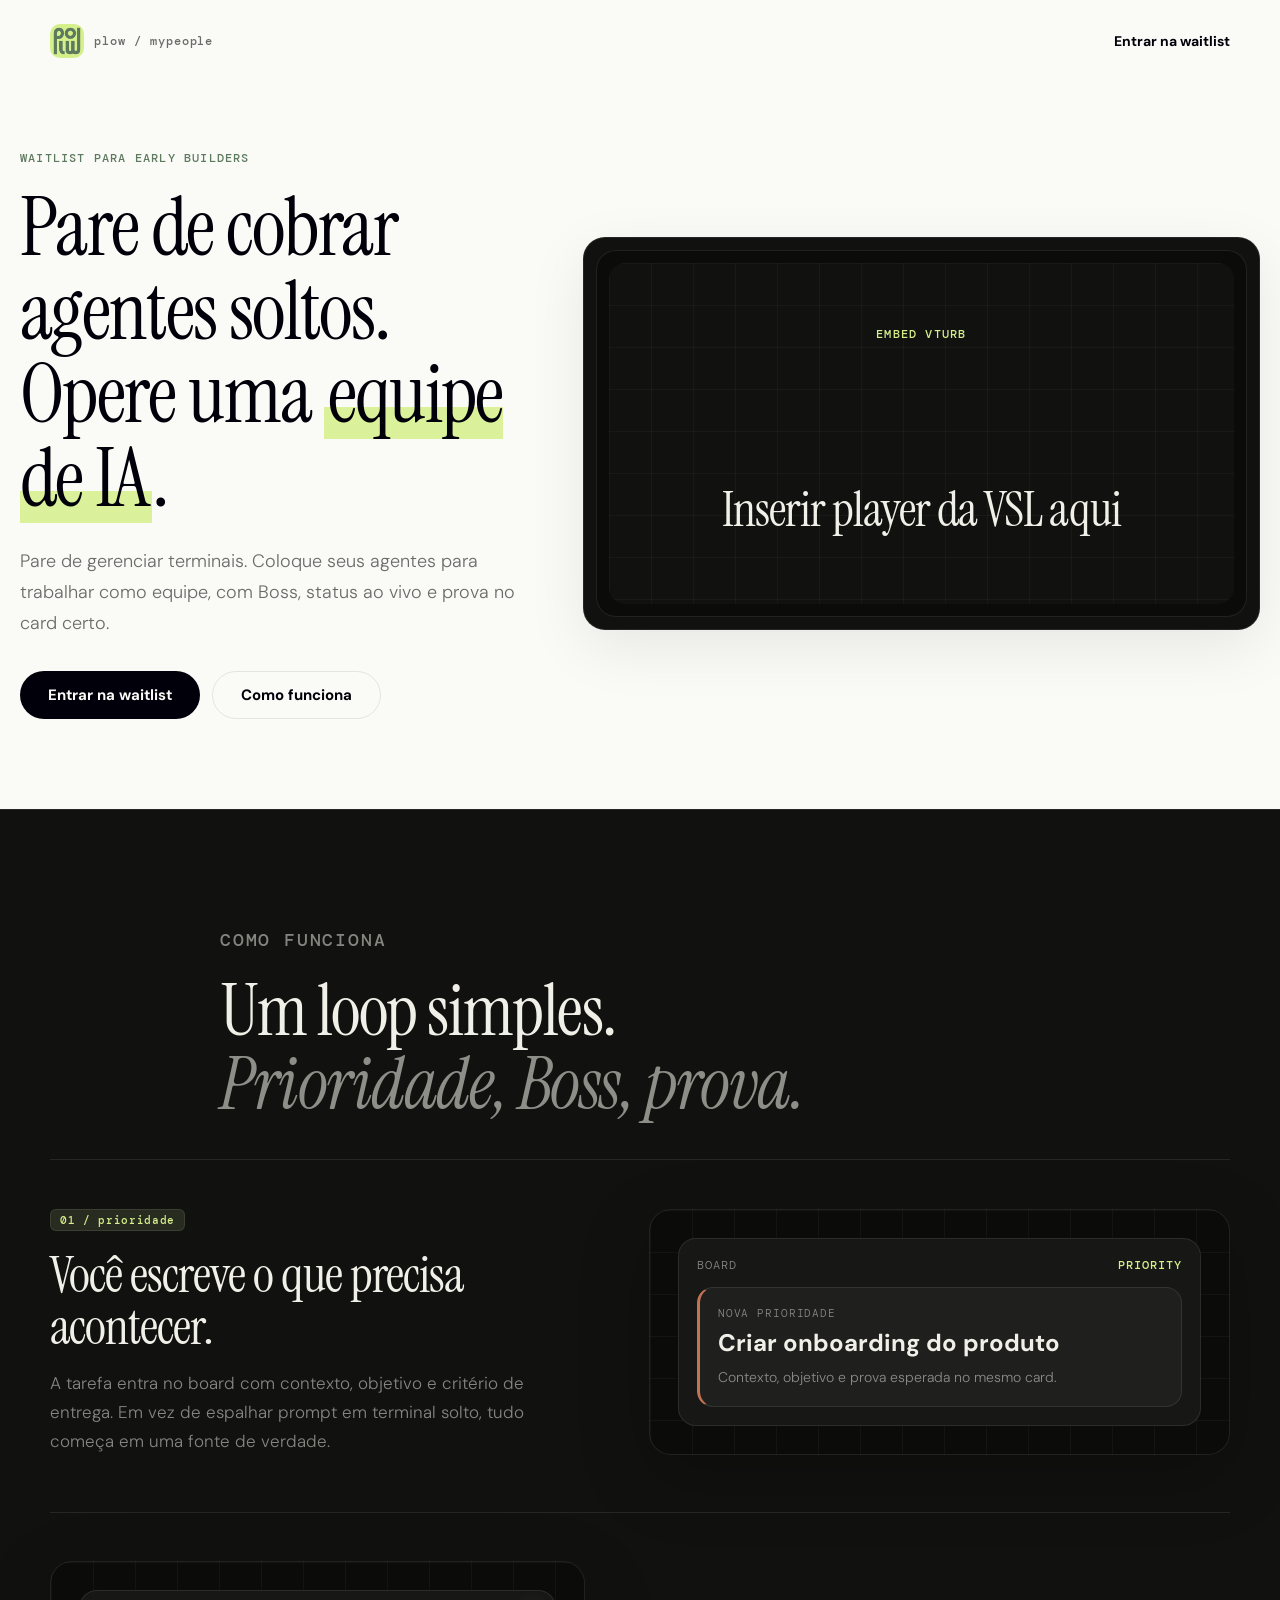
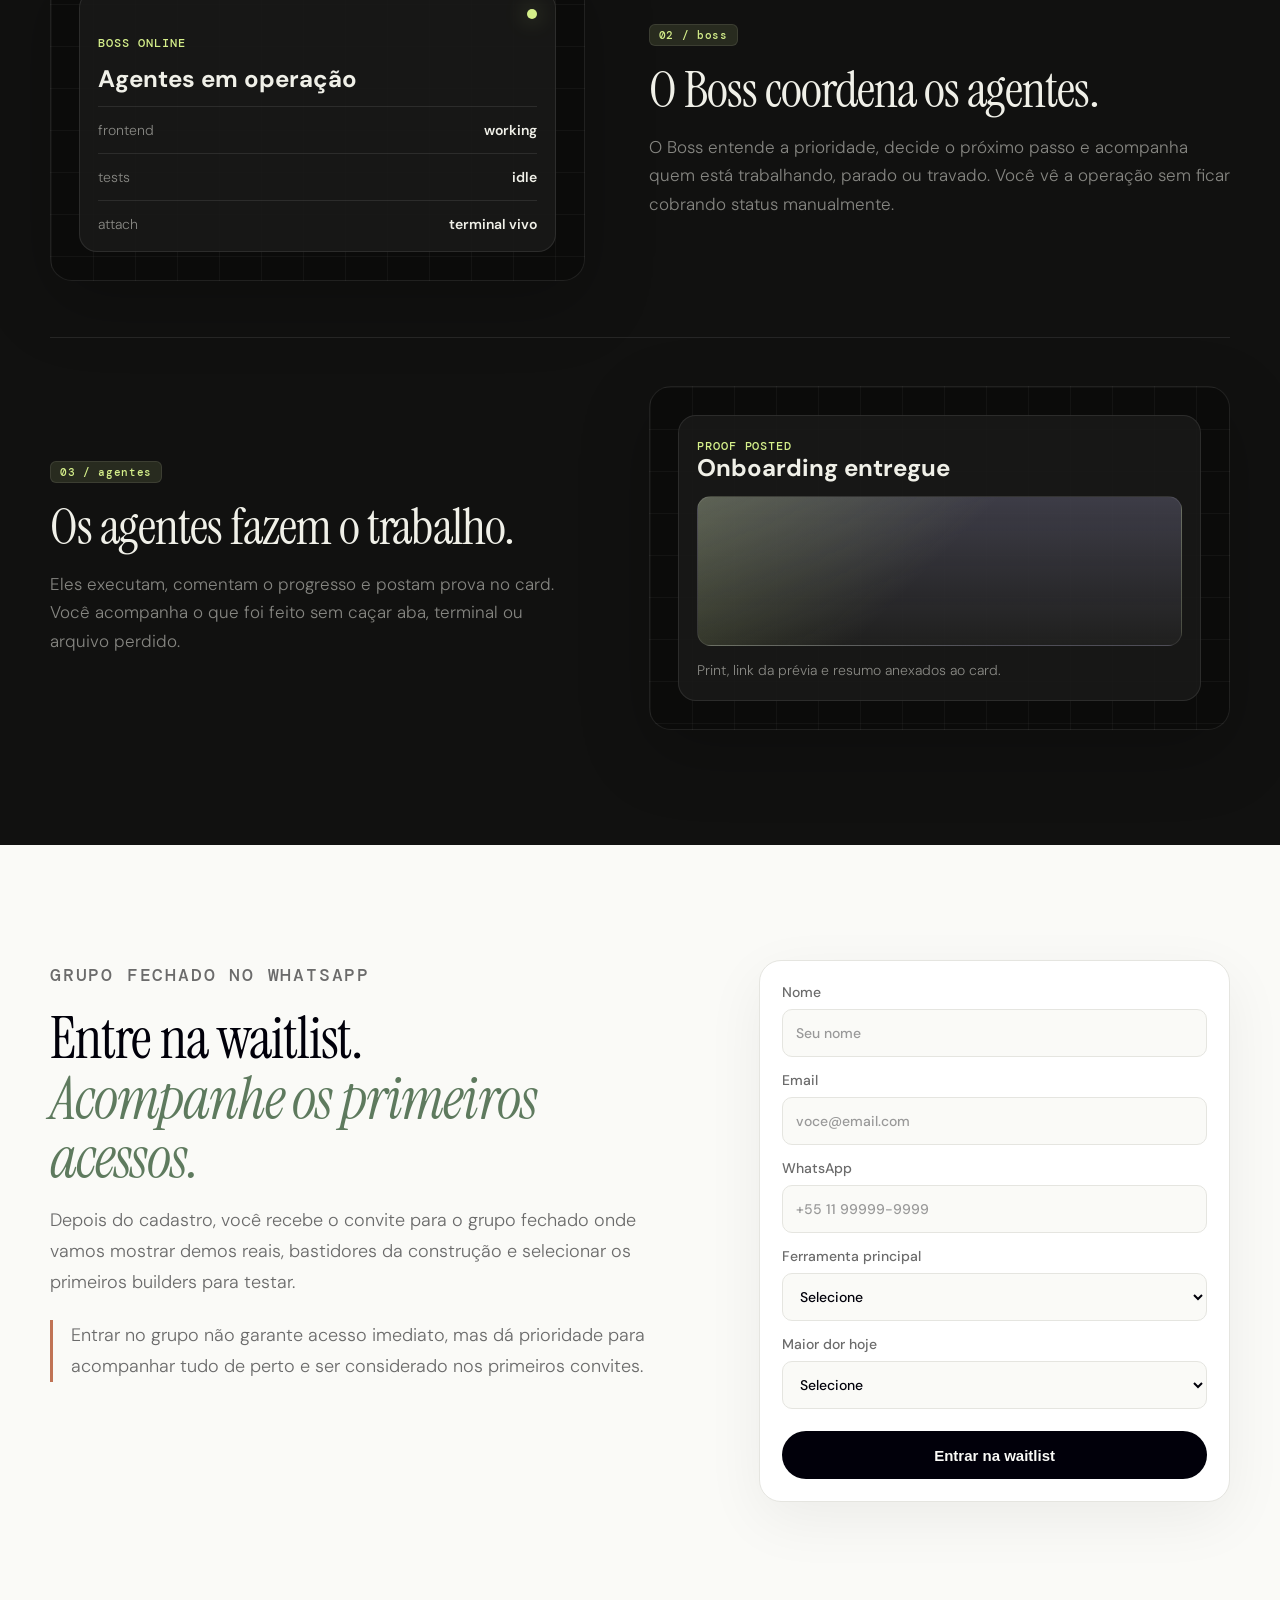
==== index.html @ 3215a7f7 "Refine hero supporting copy" ====
<!doctype html>
<html lang="pt-BR">
  <head>
    <meta charset="utf-8" />
    <meta name="viewport" content="width=device-width, initial-scale=1" />
    <title>MyPeople - Waitlist com VSL no topo</title>
    <meta
      name="description"
      content="Entre na waitlist do MyPeople e acompanhe demos reais, bastidores e primeiros convites no grupo fechado."
    />
    <link rel="preconnect" href="https://fonts.googleapis.com" />
    <link rel="preconnect" href="https://fonts.gstatic.com" crossorigin />
    <link
      href="https://fonts.googleapis.com/css2?family=DM+Mono:wght@400;500;700&family=DM+Sans:ital,wght@0,300;0,400;0,500;0,600;0,700;1,400&family=Instrument+Serif:ital@0;1&display=swap"
      rel="stylesheet"
    />
    <link rel="icon" type="image/png" href="assets/plow-icon.png" />
    <link rel="stylesheet" href="styles.css" />
  </head>
  <body class="page-vsl-top">
    <header class="site-header" aria-label="Topo">
      <a class="brand" href="#top" aria-label="MyPeople">
        <img src="assets/plow-icon.png" alt="" />
        <span>plow / mypeople</span>
      </a>
      <a class="header-link" href="#waitlist">Entrar na waitlist</a>
    </header>

    <main id="top">
      <section class="hero hero--vsl-top" aria-labelledby="hero-title">
        <div class="hero__copy">
          <div class="hero__headline">
            <p class="eyebrow">Waitlist para early builders</p>
            <h1 id="hero-title">
              <span class="headline-line">Pare de cobrar agentes soltos.</span>
              <span class="headline-line">Opere uma <span class="volt">equipe de IA</span>.</span>
            </h1>
          </div>
          <div class="hero__after-video">
            <p class="hero__lead">
              Pare de gerenciar terminais.<br class="mobile-break" />
              Coloque seus agentes para trabalhar<br class="mobile-break" />
              como equipe, com Boss, status ao vivo<br class="mobile-break" />
              e prova no card certo.
            </p>
            <div class="hero__actions">
              <a class="button button--dark" href="#waitlist">Entrar na waitlist</a>
              <a class="button button--outline" href="#flow">Como funciona</a>
            </div>
          </div>
        </div>

        <aside class="hero-video-card hero-video-card--large" aria-label="VSL do MyPeople">
          <div class="hero-video-frame">
            <div class="video-placeholder video-placeholder--hero">
              <span>Embed VTurb</span>
              <strong>
                Inserir player<br class="mobile-break" />
                da VSL aqui
              </strong>
            </div>
          </div>
        </aside>
      </section>

      <section id="flow" class="flow-section flow-section--tour" aria-labelledby="flow-title">
        <div class="section-heading flow-heading">
          <p class="eyebrow">Como funciona</p>
          <h2 id="flow-title">
            Um loop simples.
            <em>
              Prioridade,<br class="mobile-break" />
              Boss, prova.
            </em>
          </h2>
        </div>

        <div class="product-tour product-tour--simple">
          <article class="tour-step">
            <div class="tour-step__copy">
              <span class="handle handle--dark">01 / prioridade</span>
              <h3>Você escreve o que precisa acontecer.</h3>
              <p>
                A tarefa entra no board com contexto, objetivo e critério de entrega. Em vez de espalhar prompt
                em terminal solto, tudo começa em uma fonte de verdade.
              </p>
            </div>
            <div class="tour-visual tour-visual--board" aria-hidden="true">
              <div class="mock-window">
                <div class="mock-window__top">
                  <span>board</span>
                  <strong>priority</strong>
                </div>
                <div class="mock-card mock-card--active">
                  <span>nova prioridade</span>
                  <h4>Criar onboarding do produto</h4>
                  <p>Contexto, objetivo e prova esperada no mesmo card.</p>
                </div>
              </div>
            </div>
          </article>

          <article class="tour-step tour-step--reverse">
            <div class="tour-step__copy">
              <span class="handle handle--dark">02 / boss</span>
              <h3>O Boss coordena os agentes.</h3>
              <p>
                O Boss entende a prioridade, decide o próximo passo e acompanha quem está trabalhando, parado ou
                travado. Você vê a operação sem ficar cobrando status manualmente.
              </p>
            </div>
            <div class="tour-visual tour-visual--boss" aria-hidden="true">
              <div class="decision-panel">
                <span class="status-dot"></span>
                <p class="mock-label">Boss online</p>
                <h4>Agentes em operação</h4>
                <div class="decision-line">
                  <span>frontend</span>
                  <strong>working</strong>
                </div>
                <div class="decision-line">
                  <span>tests</span>
                  <strong>idle</strong>
                </div>
                <div class="decision-line">
                  <span>attach</span>
                  <strong>terminal vivo</strong>
                </div>
              </div>
            </div>
          </article>

          <article class="tour-step">
            <div class="tour-step__copy">
              <span class="handle handle--dark">03 / agentes</span>
              <h3>Os agentes fazem o trabalho.</h3>
              <p>
                Eles executam, comentam o progresso e postam prova no card. Você acompanha o que foi feito sem
                caçar aba, terminal ou arquivo perdido.
              </p>
            </div>
            <div class="tour-visual tour-visual--proof" aria-hidden="true">
              <div class="proof-card">
                <span>proof posted</span>
                <h4>Onboarding entregue</h4>
                <div class="proof-thumb"></div>
                <p>Print, link da prévia e resumo anexados ao card.</p>
              </div>
            </div>
          </article>
        </div>
      </section>

      <section id="waitlist" class="waitlist-section" aria-labelledby="waitlist-title">
        <div class="waitlist-copy">
          <p class="eyebrow">Grupo fechado no WhatsApp</p>
          <h2 id="waitlist-title">
            Entre na waitlist.
            <em>
              Acompanhe os<br class="mobile-break" />
              primeiros acessos.
            </em>
          </h2>
          <p>
            Depois do cadastro, você recebe o convite para o grupo fechado onde vamos mostrar demos reais,
            bastidores da construção e selecionar os primeiros builders para testar.
          </p>
          <p class="disclaimer">
            Entrar no grupo não garante acesso imediato, mas dá prioridade para acompanhar tudo de perto e
            ser considerado nos primeiros convites.
          </p>
        </div>

        <form class="form" action="#" method="post">
          <label>
            Nome
            <input type="text" name="name" autocomplete="name" placeholder="Seu nome" required />
          </label>
          <label>
            Email
            <input type="email" name="email" autocomplete="email" placeholder="voce@email.com" required />
          </label>
          <label>
            WhatsApp
            <input type="tel" name="whatsapp" autocomplete="tel" placeholder="+55 11 99999-9999" required />
          </label>
          <label>
            Ferramenta principal
            <select name="tool" required>
              <option value="">Selecione</option>
              <option>Claude Code</option>
              <option>Cursor</option>
              <option>Codex</option>
              <option>Windsurf</option>
              <option>Outra</option>
            </select>
          </label>
          <label>
            Maior dor hoje
            <select name="pain" required>
              <option value="">Selecione</option>
              <option>Status dos agentes</option>
              <option>Contexto espalhado</option>
              <option>Terminal demais</option>
              <option>Entrega sem prova</option>
              <option>Coordenação geral</option>
            </select>
          </label>
          <button class="button button--volt" type="submit">Entrar na waitlist</button>
        </form>
      </section>
    </main>
  </body>
</html>
---- styles.css ----
:root {
  color-scheme: light;
  --midnight: #01000a;
  --volt: #d5ef8a;
  --grove: #5e7a5e;
  --iris: #c4bfff;
  --grove-light: #e8ede8;
  --chalk: #fafaf7;
  --oat: #f3f3ee;
  --card-bg: #ffffff;
  --card-border: #e5e5e0;
  --dark-bg: #111110;
  --dark-card: #1a1a18;
  --text: var(--midnight);
  --text-muted: #6b6b6b;
  --text-light: #999999;
  --text-dark: #f0f0e8;
  --muted-dark: rgba(240, 240, 232, 0.52);
  --clay: #c07355;
  --serif: "Instrument Serif", Georgia, serif;
  --sans: "DM Sans", system-ui, -apple-system, sans-serif;
  --mono: "DM Mono", "SF Mono", Consolas, monospace;
  --max: 1180px;
  --shadow: 0 18px 60px rgba(1, 0, 10, 0.08);
}

* {
  box-sizing: border-box;
}

html {
  scroll-behavior: smooth;
}

html,
body {
  overflow-x: hidden;
}

body {
  margin: 0;
  background: var(--chalk);
  color: var(--text);
  font-family: var(--sans);
  font-weight: 300;
}

a {
  color: inherit;
}

.site-header {
  width: min(var(--max), calc(100% - 40px));
  margin: 0 auto;
  padding: 24px 0 0;
  display: flex;
  align-items: center;
  justify-content: space-between;
  gap: 16px;
}

.brand {
  display: inline-flex;
  align-items: center;
  gap: 10px;
  color: var(--text-muted);
  font-family: var(--mono);
  font-size: 12px;
  font-weight: 500;
  letter-spacing: 0.08em;
  text-decoration: none;
  text-transform: lowercase;
}

.brand img {
  width: 34px;
  height: 34px;
  border-radius: 10px;
}

.header-link {
  color: var(--text);
  font-size: 14px;
  font-weight: 700;
  text-decoration: none;
}

.hero,
.flow-section,
.waitlist-section {
  width: min(var(--max), calc(100% - 40px));
  margin: 0 auto;
}

.hero {
  display: grid;
  grid-template-columns: minmax(0, 1fr) minmax(360px, 0.84fr);
  align-items: center;
  gap: clamp(42px, 7vw, 90px);
  padding: clamp(72px, 10vw, 124px) 0 clamp(72px, 9vw, 110px);
}

.page-vsl-top .hero {
  width: min(1280px, calc(100% - 40px));
  grid-template-columns: minmax(0, 0.78fr) minmax(520px, 1.06fr);
  gap: clamp(34px, 5vw, 72px);
  padding-top: clamp(58px, 7vw, 92px);
  padding-bottom: clamp(58px, 7vw, 92px);
}

.hero__copy,
.hero__visual,
.hero-video-card,
.video-section__copy,
.waitlist-copy,
.form {
  min-width: 0;
  max-width: 100%;
}

.hero__copy {
  max-width: 760px;
}

.hero__headline,
.hero__after-video {
  min-width: 0;
}

.eyebrow {
  margin: 0 0 18px;
  color: var(--grove);
  font-family: var(--mono);
  font-size: 12px;
  font-weight: 500;
  letter-spacing: 0.1em;
  text-transform: uppercase;
}

.eyebrow--dark {
  color: var(--volt);
}

h1,
h2,
h3,
p,
a,
button,
label {
  overflow-wrap: anywhere;
  word-break: normal;
}

h1,
h2,
h3,
p {
  margin-top: 0;
}

h1,
h2 {
  font-family: var(--serif);
  font-weight: 400;
  letter-spacing: -0.02em;
}

h1 {
  max-width: 760px;
  margin-bottom: 26px;
  font-size: clamp(48px, 6.4vw, 88px);
  line-height: 1.02;
}

.headline-line {
  display: block;
}

h2 {
  margin-bottom: 18px;
  font-size: clamp(38px, 5vw, 58px);
  line-height: 1.02;
}

h2 em {
  display: block;
  color: var(--grove);
  font-style: italic;
}

.video-section h2 em {
  color: rgba(240, 240, 232, 0.56);
}

h3 {
  margin-bottom: 10px;
  color: var(--text);
  font-size: 22px;
  font-weight: 500;
  letter-spacing: -0.01em;
  line-height: 1.25;
}

p {
  line-height: 1.72;
}

.hero__lead,
.section-heading p,
.video-section__copy p,
.waitlist-copy p {
  color: var(--text-muted);
  font-size: 18px;
}

.hero__lead {
  max-width: 640px;
  margin-bottom: 32px;
}

.volt {
  padding: 0 4px;
  background: linear-gradient(
    180deg,
    transparent 62%,
    rgba(213, 239, 138, 0.85) 62%,
    rgba(213, 239, 138, 0.85) 92%,
    transparent 92%
  );
}

.hero__actions {
  display: flex;
  flex-wrap: wrap;
  gap: 12px;
}

.mobile-break {
  display: none;
}

.button {
  display: inline-flex;
  min-height: 48px;
  align-items: center;
  justify-content: center;
  border-radius: 100px;
  padding: 0 28px;
  border: 0;
  font-size: 15px;
  font-weight: 700;
  text-decoration: none;
  cursor: pointer;
  transition:
    transform 0.15s ease,
    filter 0.15s ease,
    box-shadow 0.15s ease;
}

.button:hover {
  filter: brightness(1.04);
  transform: translateY(-1px);
}

.button--dark {
  background: var(--midnight);
  color: var(--chalk);
}

.button--outline {
  border: 1px solid var(--card-border);
  background: transparent;
  color: var(--text);
}

.button--volt {
  width: 100%;
  background: var(--midnight);
  color: var(--chalk);
}

.button--volt:hover {
  box-shadow:
    0 4px 20px rgba(1, 0, 10, 0.14),
    0 0 30px rgba(1, 0, 10, 0.08);
}

.hero-video-card {
  width: 100%;
  overflow: hidden;
  border: 1px solid rgba(255, 255, 255, 0.09);
  border-radius: 22px;
  background: var(--dark-bg);
  color: var(--text-dark);
  padding: 14px;
  box-shadow: var(--shadow);
}

.hero-video-card__top {
  display: flex;
  align-items: center;
  justify-content: space-between;
  gap: 16px;
  padding: 8px 8px 14px;
  color: var(--muted-dark);
  font-family: var(--mono);
  font-size: 12px;
  font-weight: 500;
  letter-spacing: 0.06em;
  text-transform: uppercase;
}

.hero-video-card__top strong {
  color: var(--volt);
  font-weight: 500;
}

.hero-video-frame {
  aspect-ratio: 16 / 9;
  border: 1px solid rgba(255, 255, 255, 0.09);
  border-radius: 18px;
  background: #0b0b0a;
  padding: 10px;
}

.hero-video-frame iframe {
  display: block;
  width: 100%;
  height: 100%;
  border: 0;
  border-radius: 14px;
}

.page-vsl-top .hero-video-card--large {
  padding: 12px;
}

.page-vsl-top .hero-video-card--large .hero-video-frame {
  border-radius: 20px;
  padding: 12px;
}

.page-vsl-top .hero-video-card--large .video-placeholder {
  border-radius: 16px;
}

.handle {
  display: inline-flex;
  width: max-content;
  border: 1px solid var(--card-border);
  border-radius: 6px;
  background: var(--oat);
  color: var(--text-muted);
  font-family: var(--mono);
  font-size: 11px;
  font-weight: 500;
  letter-spacing: 0.06em;
  padding: 3px 9px;
  text-transform: lowercase;
}

.video-section {
  background: var(--dark-bg);
  color: var(--text-dark);
  padding: clamp(70px, 9vw, 118px) max(20px, calc((100vw - var(--max)) / 2)) clamp(80px, 10vw, 126px);
}

.video-section__copy {
  width: min(var(--max), 100%);
  margin: 0 auto 34px;
}

.video-section__copy p {
  max-width: 700px;
  color: var(--muted-dark);
}

.video-frame {
  width: min(var(--max), 100%);
  margin: 0 auto;
  border: 1px solid rgba(255, 255, 255, 0.09);
  border-radius: 24px;
  background: #0b0b0a;
  padding: 12px;
}

.video-placeholder {
  min-height: clamp(260px, 52vw, 640px);
  display: grid;
  place-items: center;
  border-radius: 18px;
  background:
    linear-gradient(rgba(255, 255, 255, 0.035) 1px, transparent 1px),
    linear-gradient(90deg, rgba(255, 255, 255, 0.035) 1px, transparent 1px),
    var(--dark-bg);
  background-size: 42px 42px;
  text-align: center;
}

.video-placeholder--hero {
  width: 100%;
  height: 100%;
  min-height: 0;
}

.video-placeholder span {
  display: block;
  margin-bottom: 10px;
  color: var(--volt);
  font-family: var(--mono);
  font-size: 12px;
  font-weight: 500;
  letter-spacing: 0.1em;
  text-transform: uppercase;
}

.video-placeholder strong {
  display: block;
  max-width: min(640px, calc(100vw - 84px));
  color: var(--text-dark);
  font-family: var(--serif);
  font-size: clamp(34px, 5vw, 58px);
  font-weight: 400;
  letter-spacing: -0.02em;
}

.video-placeholder--hero strong {
  max-width: 420px;
  font-size: clamp(32px, 3.8vw, 50px);
}

.flow-section {
  padding: clamp(72px, 9vw, 118px) 0;
}

.section-heading {
  max-width: 760px;
  margin-bottom: 38px;
}

.flow-section--tour {
  width: 100%;
  max-width: none;
  margin: 0;
  padding: clamp(74px, 9vw, 116px) 0 clamp(74px, 9vw, 116px);
  border-top: 1px solid rgba(255, 255, 255, 0.09);
  background: var(--dark-bg);
  color: var(--text-dark);
}

.flow-section--tour .flow-heading,
.product-tour {
  width: min(var(--max), calc(100% - 40px));
  margin-right: auto;
  margin-left: auto;
}

.flow-section--tour .flow-heading {
  max-width: 840px;
}

.flow-section--tour .flow-heading p {
  max-width: 760px;
  color: var(--muted-dark);
}

.flow-section--tour .eyebrow {
  color: var(--volt);
}

.flow-section--tour h2,
.flow-section--tour h3 {
  color: var(--text-dark);
}

.flow-section--tour .flow-heading h2 {
  font-size: clamp(46px, 5.8vw, 72px);
}

.flow-section--tour h2 em {
  color: rgba(240, 240, 232, 0.56);
}

.product-tour {
  display: grid;
  gap: clamp(30px, 5vw, 56px);
}

.product-tour--simple {
  margin-top: 8px;
}

.tour-step {
  display: grid;
  grid-template-columns: minmax(0, 0.92fr) minmax(380px, 1fr);
  gap: clamp(28px, 5vw, 68px);
  align-items: center;
  padding-top: clamp(28px, 4vw, 48px);
  border-top: 1px solid rgba(255, 255, 255, 0.09);
}

.tour-step--reverse .tour-visual {
  order: -1;
}

.tour-step__copy {
  min-width: 0;
}

.tour-step__copy h3 {
  margin: 18px 0 16px;
  max-width: 620px;
  font-family: var(--serif);
  font-size: clamp(34px, 4vw, 52px);
  font-weight: 400;
  letter-spacing: -0.02em;
  line-height: 1.02;
}

.tour-step__copy p {
  max-width: 620px;
  margin-bottom: 0;
  color: var(--muted-dark);
  font-size: 17px;
  line-height: 1.7;
}

.handle--dark {
  border-color: rgba(255, 255, 255, 0.09);
  background: rgba(213, 239, 138, 0.12);
  color: var(--volt);
}

.tour-visual {
  min-width: 0;
  border: 1px solid rgba(255, 255, 255, 0.09);
  border-radius: 22px;
  background:
    linear-gradient(rgba(255, 255, 255, 0.035) 1px, transparent 1px),
    linear-gradient(90deg, rgba(255, 255, 255, 0.035) 1px, transparent 1px),
    #0b0b0a;
  background-size: 42px 42px;
  padding: clamp(16px, 3vw, 28px);
  box-shadow: 0 22px 70px rgba(0, 0, 0, 0.22);
}

.mock-window,
.decision-panel,
.proof-card {
  border: 1px solid rgba(255, 255, 255, 0.09);
  border-radius: 18px;
  background: rgba(26, 26, 24, 0.92);
  padding: 18px;
}

.mock-window__top {
  display: flex;
  justify-content: space-between;
  margin-bottom: 14px;
  color: var(--muted-dark);
  font-family: var(--mono);
  font-size: 12px;
  letter-spacing: 0.08em;
  text-transform: uppercase;
}

.mock-window__top strong,
.mock-label,
.proof-card > span {
  color: var(--volt);
  font-family: var(--mono);
  font-size: 12px;
  font-weight: 500;
  letter-spacing: 0.08em;
  text-transform: uppercase;
}

.mock-card {
  border: 1px solid rgba(255, 255, 255, 0.09);
  border-radius: 16px;
  background: rgba(255, 255, 255, 0.035);
  padding: 18px;
}

.mock-card + .mock-card {
  margin-top: 12px;
}

.mock-card--active {
  border-left: 3px solid var(--clay);
}

.mock-card span {
  display: block;
  margin-bottom: 10px;
  color: var(--muted-dark);
  font-family: var(--mono);
  font-size: 11px;
  letter-spacing: 0.08em;
  text-transform: uppercase;
}

.mock-card h4,
.decision-panel h4,
.proof-card h4 {
  margin: 0 0 10px;
  color: var(--text-dark);
  font-size: 24px;
  line-height: 1.12;
}

.mock-card p,
.proof-card p {
  margin: 0;
  color: var(--muted-dark);
  font-size: 14px;
  line-height: 1.55;
}

.decision-panel {
  position: relative;
  padding-top: 42px;
}

.decision-panel .status-dot {
  position: absolute;
  top: 18px;
  right: 18px;
  width: 10px;
  height: 10px;
  border-radius: 50%;
  background: var(--volt);
  box-shadow: 0 0 22px rgba(213, 239, 138, 0.45);
}

.decision-line {
  display: flex;
  justify-content: space-between;
  gap: 14px;
  border-top: 1px solid rgba(255, 255, 255, 0.09);
  padding: 14px 0 0;
  margin-top: 14px;
  color: var(--muted-dark);
  font-size: 14px;
}

.decision-line strong {
  color: var(--text-dark);
  font-weight: 600;
}

.proof-thumb {
  height: 150px;
  margin: 14px 0;
  border: 1px solid rgba(255, 255, 255, 0.09);
  border-radius: 14px;
  background:
    linear-gradient(135deg, rgba(213, 239, 138, 0.22), transparent 48%),
    linear-gradient(180deg, rgba(196, 191, 255, 0.18), transparent),
    rgba(255, 255, 255, 0.04);
}

.waitlist-section {
  display: grid;
  grid-template-columns: minmax(0, 0.95fr) minmax(360px, 0.72fr);
  gap: clamp(36px, 7vw, 88px);
  align-items: start;
  width: 100%;
  max-width: none;
  margin: 0;
  padding: clamp(76px, 9vw, 120px) max(20px, calc((100vw - var(--max)) / 2));
  background: var(--chalk);
  color: var(--text);
}

.waitlist-copy {
  max-width: 760px;
}

.waitlist-copy p {
  max-width: 680px;
  color: var(--text-muted);
}

.disclaimer {
  margin-top: 22px;
  border-left: 3px solid var(--clay);
  padding-left: 18px;
}

.form {
  display: grid;
  gap: 14px;
  border: 1px solid var(--card-border);
  border-radius: 22px;
  background: var(--card-bg);
  padding: 22px;
  box-shadow: 0 18px 60px rgba(1, 0, 10, 0.06);
}

label {
  display: grid;
  gap: 8px;
  color: var(--text-muted);
  font-size: 14px;
  font-weight: 500;
}

input,
select {
  width: 100%;
  min-height: 48px;
  border: 1px solid var(--card-border);
  border-radius: 10px;
  background: var(--chalk);
  color: var(--text);
  font: inherit;
  padding: 0 13px;
  outline: none;
}

select option {
  background: var(--card-bg);
}

input:focus,
select:focus {
  border-color: var(--grove);
  box-shadow: 0 0 0 3px rgba(94, 122, 94, 0.12);
}

input::placeholder {
  color: var(--text-light);
}

.form .button {
  margin-top: 8px;
}

@media (max-width: 940px) {
  .hero,
  .waitlist-section {
    grid-template-columns: 1fr;
  }

  .page-vsl-top .hero {
    width: min(var(--max), calc(100% - 40px));
    grid-template-columns: 1fr;
  }

  .hero {
    min-height: auto;
  }

  .tour-step {
    grid-template-columns: 1fr;
  }

  .tour-step--reverse .tour-visual {
    order: initial;
  }
}

@media (max-width: 620px) {
  .site-header,
  .hero,
  .flow-section {
    width: calc(100% - 28px);
  }

  .flow-section--tour {
    width: 100%;
  }

  .page-vsl-top .hero {
    width: calc(100% - 28px);
  }

  .site-header {
    padding-top: 16px;
  }

  .header-link {
    display: none;
  }

  .hero {
    gap: 14px;
    padding: 22px 0 36px;
  }

  .page-vsl-top .hero {
    display: flex;
    flex-direction: column;
    align-items: stretch;
    min-height: auto;
  }

  .page-vsl-top .hero__copy {
    display: contents;
  }

  .page-vsl-top .hero__headline {
    order: 1;
    display: grid;
    min-height: auto;
    align-content: center;
    padding: 42px 0 0;
    text-align: center;
  }

  .page-vsl-top .hero-video-card {
    order: 2;
  }

  .page-vsl-top .hero__after-video {
    order: 3;
    text-align: center;
  }

  .page-vsl-top .hero-video-card {
    margin-top: 0;
  }

  h1 {
    width: 100%;
    max-width: none;
    margin-bottom: 0;
    font-size: clamp(34px, 9.4vw, 38px);
    line-height: 0.98;
  }

  .headline-line {
    white-space: nowrap;
  }

  h2 {
    font-size: 36px;
    line-height: 1.06;
  }

  .flow-section--tour .flow-heading h2 {
    font-size: 38px;
  }

  h2 em {
    display: block;
  }

  .hero__lead,
  .video-section__copy p,
  .waitlist-copy p {
    font-size: 14px;
    max-width: 100%;
  }

  .page-vsl-top .hero__lead {
    margin-top: 0;
    margin-bottom: 18px;
    margin-right: auto;
    margin-left: auto;
    line-height: 1.58;
  }

  .flow-section--tour {
    padding: 66px 0 78px;
  }

  .flow-section--tour .flow-heading,
  .product-tour {
    width: calc(100% - 28px);
  }

  .flow-section--tour .flow-heading {
    margin-bottom: 34px;
  }

  .product-tour {
    gap: 42px;
  }

  .tour-step {
    gap: 20px;
    padding-top: 34px;
  }

  .tour-step__copy h3 {
    margin-top: 14px;
    font-size: 34px;
  }

  .tour-step__copy p {
    font-size: 15px;
  }

  .tour-visual {
    border-radius: 18px;
    padding: 12px;
  }

  .mock-window,
  .decision-panel,
  .proof-card {
    border-radius: 16px;
    padding: 14px;
  }

  .proof-thumb {
    height: 116px;
  }

  .video-placeholder strong {
    max-width: 260px;
    font-size: 32px;
    line-height: 1.08;
  }

  .hero__actions,
  .hero__actions .button {
    width: 100%;
  }

  .hero__actions {
    flex-direction: column;
    align-items: stretch;
  }

  .mobile-break {
    display: block;
  }

  .hero-video-card,
  .video-frame,
  .form {
    border-radius: 18px;
  }

  .hero-video-card {
    padding: 10px;
  }

  .hero-video-card__top {
    padding: 6px 6px 10px;
    font-size: 11px;
  }

  .hero-video-frame {
    border-radius: 14px;
    padding: 8px;
  }
  .video-section,
  .waitlist-section {
    padding-right: 14px;
    padding-left: 14px;
  }
}
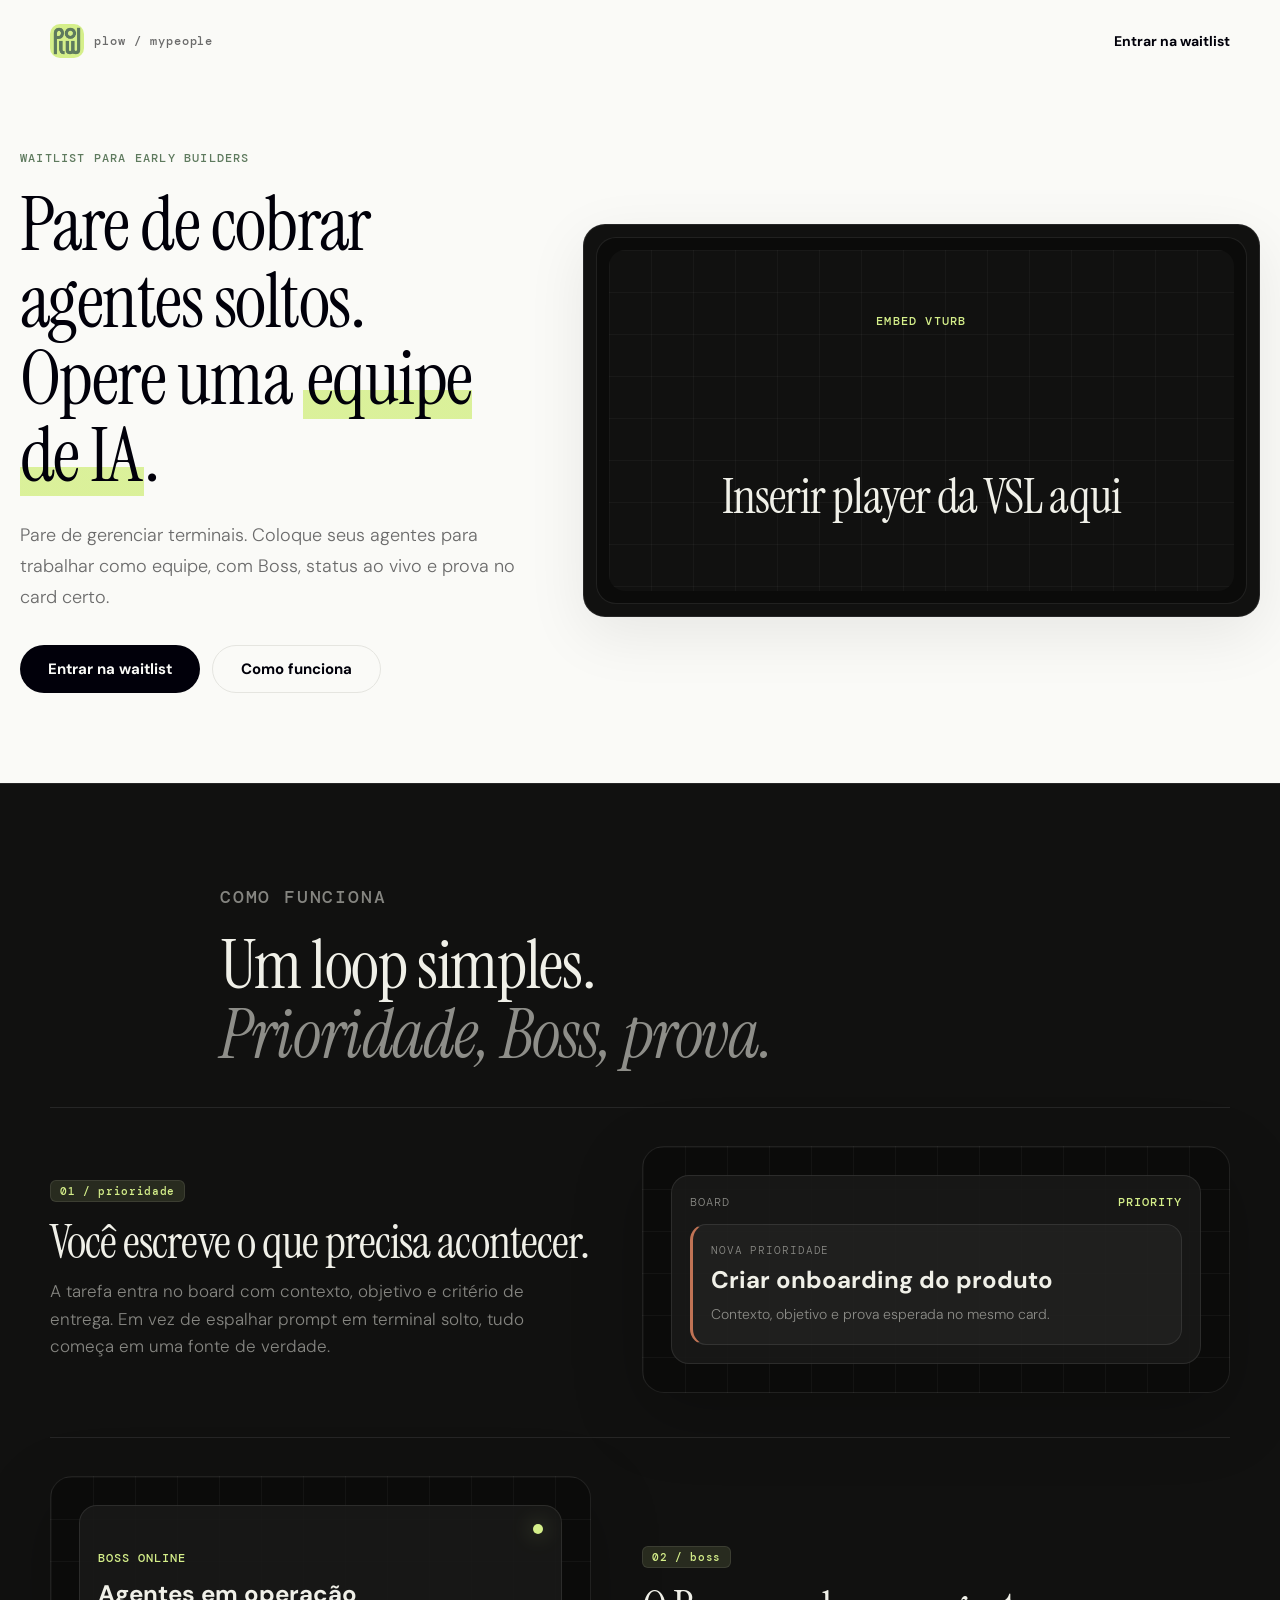
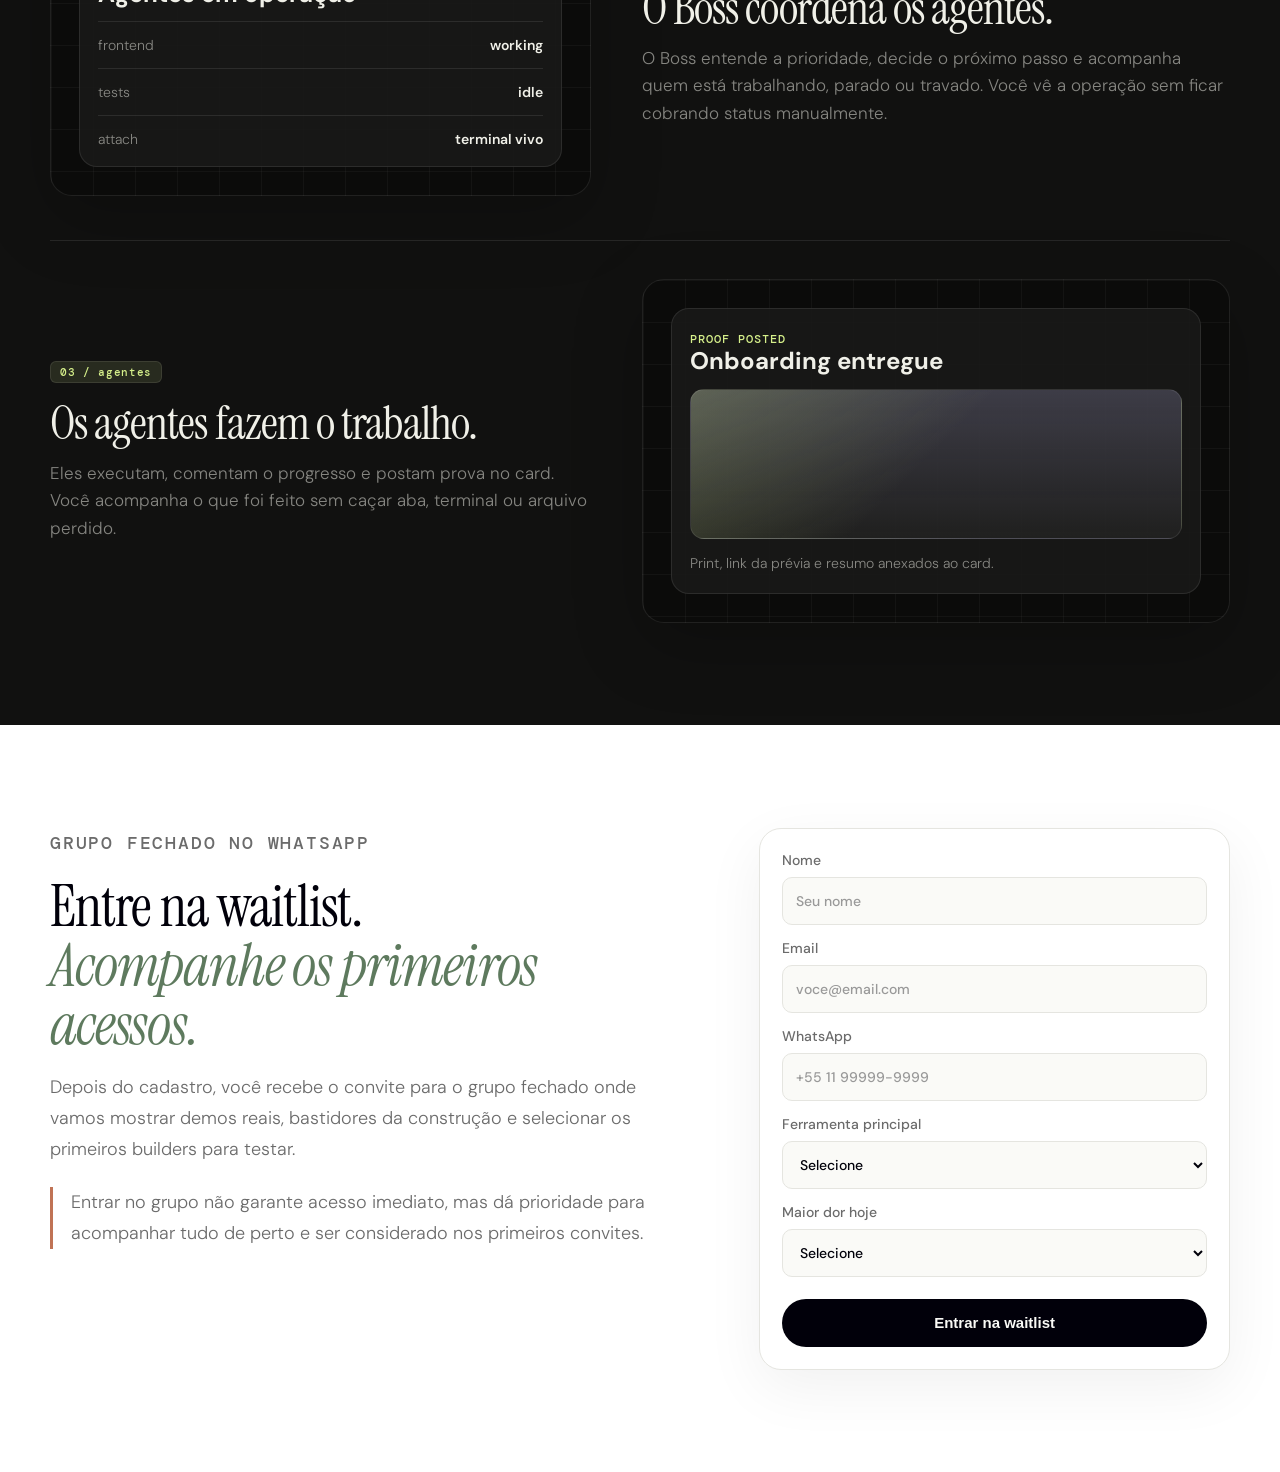
==== commit 465d68c1: "Optimize landing layout and assets" ====
--- a/index.html
+++ b/index.html
@@ -11,7 +11,7 @@
     <link rel="preconnect" href="https://fonts.googleapis.com" />
     <link rel="preconnect" href="https://fonts.gstatic.com" crossorigin />
     <link
-      href="https://fonts.googleapis.com/css2?family=DM+Mono:wght@400;500;700&family=DM+Sans:ital,wght@0,300;0,400;0,500;0,600;0,700;1,400&family=Instrument+Serif:ital@0;1&display=swap"
+      href="https://fonts.googleapis.com/css2?family=DM+Mono:wght@500&family=DM+Sans:wght@300;400;500;600;700&family=Instrument+Serif:ital@0;1&display=swap"
       rel="stylesheet"
     />
     <link rel="icon" type="image/png" href="assets/plow-icon.png" />
@@ -20,7 +20,7 @@
   <body class="page-vsl-top">
     <header class="site-header" aria-label="Topo">
       <a class="brand" href="#top" aria-label="MyPeople">
-        <img src="assets/plow-icon.png" alt="" />
+        <img src="assets/plow-icon.png" alt="" width="34" height="34" decoding="async" />
         <span>plow / mypeople</span>
       </a>
       <a class="header-link" href="#waitlist">Entrar na waitlist</a>
--- a/styles.css
+++ b/styles.css
@@ -109,9 +109,7 @@
 }
 
 .hero__copy,
-.hero__visual,
 .hero-video-card,
-.video-section__copy,
 .waitlist-copy,
 .form {
   min-width: 0;
@@ -135,10 +133,6 @@
   font-weight: 500;
   letter-spacing: 0.1em;
   text-transform: uppercase;
-}
-
-.eyebrow--dark {
-  color: var(--volt);
 }
 
 h1,
@@ -169,7 +163,7 @@
 h1 {
   max-width: 760px;
   margin-bottom: 26px;
-  font-size: clamp(48px, 6.4vw, 88px);
+  font-size: clamp(48px, 5.9vw, 82px);
   line-height: 1.02;
 }
 
@@ -187,10 +181,6 @@
   display: block;
   color: var(--grove);
   font-style: italic;
-}
-
-.video-section h2 em {
-  color: rgba(240, 240, 232, 0.56);
 }
 
 h3 {
@@ -208,7 +198,6 @@
 
 .hero__lead,
 .section-heading p,
-.video-section__copy p,
 .waitlist-copy p {
   color: var(--text-muted);
   font-size: 18px;
@@ -297,25 +286,6 @@
   box-shadow: var(--shadow);
 }
 
-.hero-video-card__top {
-  display: flex;
-  align-items: center;
-  justify-content: space-between;
-  gap: 16px;
-  padding: 8px 8px 14px;
-  color: var(--muted-dark);
-  font-family: var(--mono);
-  font-size: 12px;
-  font-weight: 500;
-  letter-spacing: 0.06em;
-  text-transform: uppercase;
-}
-
-.hero-video-card__top strong {
-  color: var(--volt);
-  font-weight: 500;
-}
-
 .hero-video-frame {
   aspect-ratio: 16 / 9;
   border: 1px solid rgba(255, 255, 255, 0.09);
@@ -360,31 +330,6 @@
   text-transform: lowercase;
 }
 
-.video-section {
-  background: var(--dark-bg);
-  color: var(--text-dark);
-  padding: clamp(70px, 9vw, 118px) max(20px, calc((100vw - var(--max)) / 2)) clamp(80px, 10vw, 126px);
-}
-
-.video-section__copy {
-  width: min(var(--max), 100%);
-  margin: 0 auto 34px;
-}
-
-.video-section__copy p {
-  max-width: 700px;
-  color: var(--muted-dark);
-}
-
-.video-frame {
-  width: min(var(--max), 100%);
-  margin: 0 auto;
-  border: 1px solid rgba(255, 255, 255, 0.09);
-  border-radius: 24px;
-  background: #0b0b0a;
-  padding: 12px;
-}
-
 .video-placeholder {
   min-height: clamp(260px, 52vw, 640px);
   display: grid;
@@ -443,7 +388,7 @@
   width: 100%;
   max-width: none;
   margin: 0;
-  padding: clamp(74px, 9vw, 116px) 0 clamp(74px, 9vw, 116px);
+  padding: clamp(68px, 8vw, 98px) 0 clamp(70px, 8vw, 104px);
   border-top: 1px solid rgba(255, 255, 255, 0.09);
   background: var(--dark-bg);
   color: var(--text-dark);
@@ -475,7 +420,7 @@
 }
 
 .flow-section--tour .flow-heading h2 {
-  font-size: clamp(46px, 5.8vw, 72px);
+  font-size: clamp(46px, 5.5vw, 68px);
 }
 
 .flow-section--tour h2 em {
@@ -484,7 +429,7 @@
 
 .product-tour {
   display: grid;
-  gap: clamp(30px, 5vw, 56px);
+  gap: clamp(28px, 4vw, 44px);
 }
 
 .product-tour--simple {
@@ -494,9 +439,9 @@
 .tour-step {
   display: grid;
   grid-template-columns: minmax(0, 0.92fr) minmax(380px, 1fr);
-  gap: clamp(28px, 5vw, 68px);
+  gap: clamp(28px, 4vw, 56px);
   align-items: center;
-  padding-top: clamp(28px, 4vw, 48px);
+  padding-top: clamp(26px, 3vw, 38px);
   border-top: 1px solid rgba(255, 255, 255, 0.09);
 }
 
@@ -509,10 +454,10 @@
 }
 
 .tour-step__copy h3 {
-  margin: 18px 0 16px;
+  margin: 16px 0 12px;
   max-width: 620px;
   font-family: var(--serif);
-  font-size: clamp(34px, 4vw, 52px);
+  font-size: clamp(34px, 3.7vw, 48px);
   font-weight: 400;
   letter-spacing: -0.02em;
   line-height: 1.02;
@@ -523,7 +468,7 @@
   margin-bottom: 0;
   color: var(--muted-dark);
   font-size: 17px;
-  line-height: 1.7;
+  line-height: 1.62;
 }
 
 .handle--dark {
@@ -669,8 +614,8 @@
   width: 100%;
   max-width: none;
   margin: 0;
-  padding: clamp(76px, 9vw, 120px) max(20px, calc((100vw - var(--max)) / 2));
-  background: var(--chalk);
+  padding: clamp(68px, 8vw, 104px) max(20px, calc((100vw - var(--max)) / 2));
+  background: #ffffff;
   color: var(--text);
 }
 
@@ -795,6 +740,8 @@
     flex-direction: column;
     align-items: stretch;
     min-height: auto;
+    gap: 22px;
+    padding: 28px 0 42px;
   }
 
   .page-vsl-top .hero__copy {
@@ -806,7 +753,7 @@
     display: grid;
     min-height: auto;
     align-content: center;
-    padding: 42px 0 0;
+    padding: 10px 0 0;
     text-align: center;
   }
 
@@ -849,7 +796,6 @@
   }
 
   .hero__lead,
-  .video-section__copy p,
   .waitlist-copy p {
     font-size: 14px;
     max-width: 100%;
@@ -857,14 +803,14 @@
 
   .page-vsl-top .hero__lead {
     margin-top: 0;
-    margin-bottom: 18px;
+    margin-bottom: 14px;
     margin-right: auto;
     margin-left: auto;
     line-height: 1.58;
   }
 
   .flow-section--tour {
-    padding: 66px 0 78px;
+    padding: 54px 0 64px;
   }
 
   .flow-section--tour .flow-heading,
@@ -873,21 +819,34 @@
   }
 
   .flow-section--tour .flow-heading {
-    margin-bottom: 34px;
+    max-width: 330px;
+    margin-bottom: 28px;
+    text-align: center;
+  }
+
+  .flow-section--tour .flow-heading .eyebrow {
+    margin-bottom: 16px;
+  }
+
+  .flow-section--tour .flow-heading h2 {
+    margin-right: auto;
+    margin-bottom: 0;
+    margin-left: auto;
+    text-align: center;
   }
 
   .product-tour {
-    gap: 42px;
+    gap: 34px;
   }
 
   .tour-step {
-    gap: 20px;
-    padding-top: 34px;
+    gap: 18px;
+    padding-top: 28px;
   }
 
   .tour-step__copy h3 {
-    margin-top: 14px;
-    font-size: 34px;
+    margin-top: 12px;
+    font-size: 32px;
   }
 
   .tour-step__copy p {
@@ -931,27 +890,30 @@
   }
 
   .hero-video-card,
-  .video-frame,
   .form {
     border-radius: 18px;
   }
 
   .hero-video-card {
     padding: 10px;
-  }
-
-  .hero-video-card__top {
-    padding: 6px 6px 10px;
-    font-size: 11px;
   }
 
   .hero-video-frame {
     border-radius: 14px;
     padding: 8px;
   }
-  .video-section,
+
   .waitlist-section {
-    padding-right: 14px;
-    padding-left: 14px;
-  }
-}
+    padding: 56px 14px 64px;
+  }
+}
+
+@media (max-width: 370px) {
+  h1 {
+    font-size: 31px;
+  }
+
+  .flow-section--tour .flow-heading h2 {
+    font-size: 34px;
+  }
+}
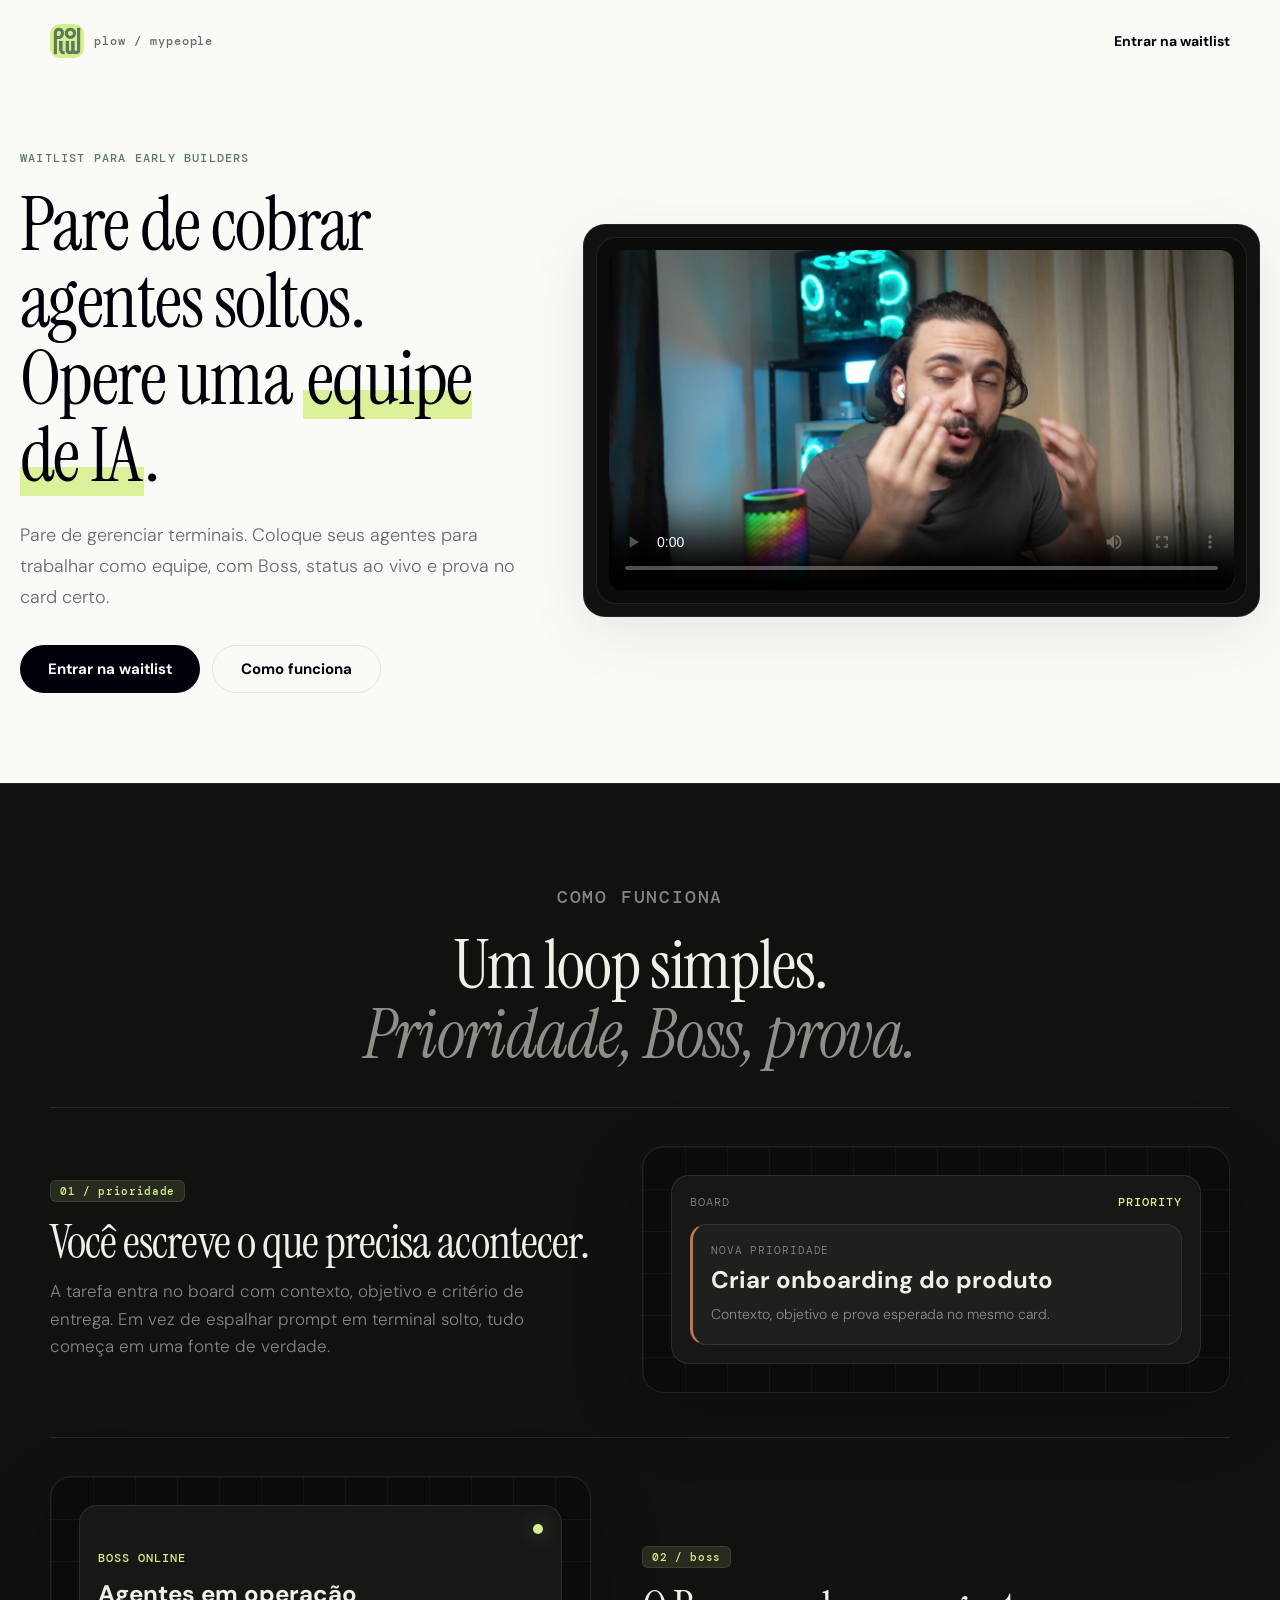
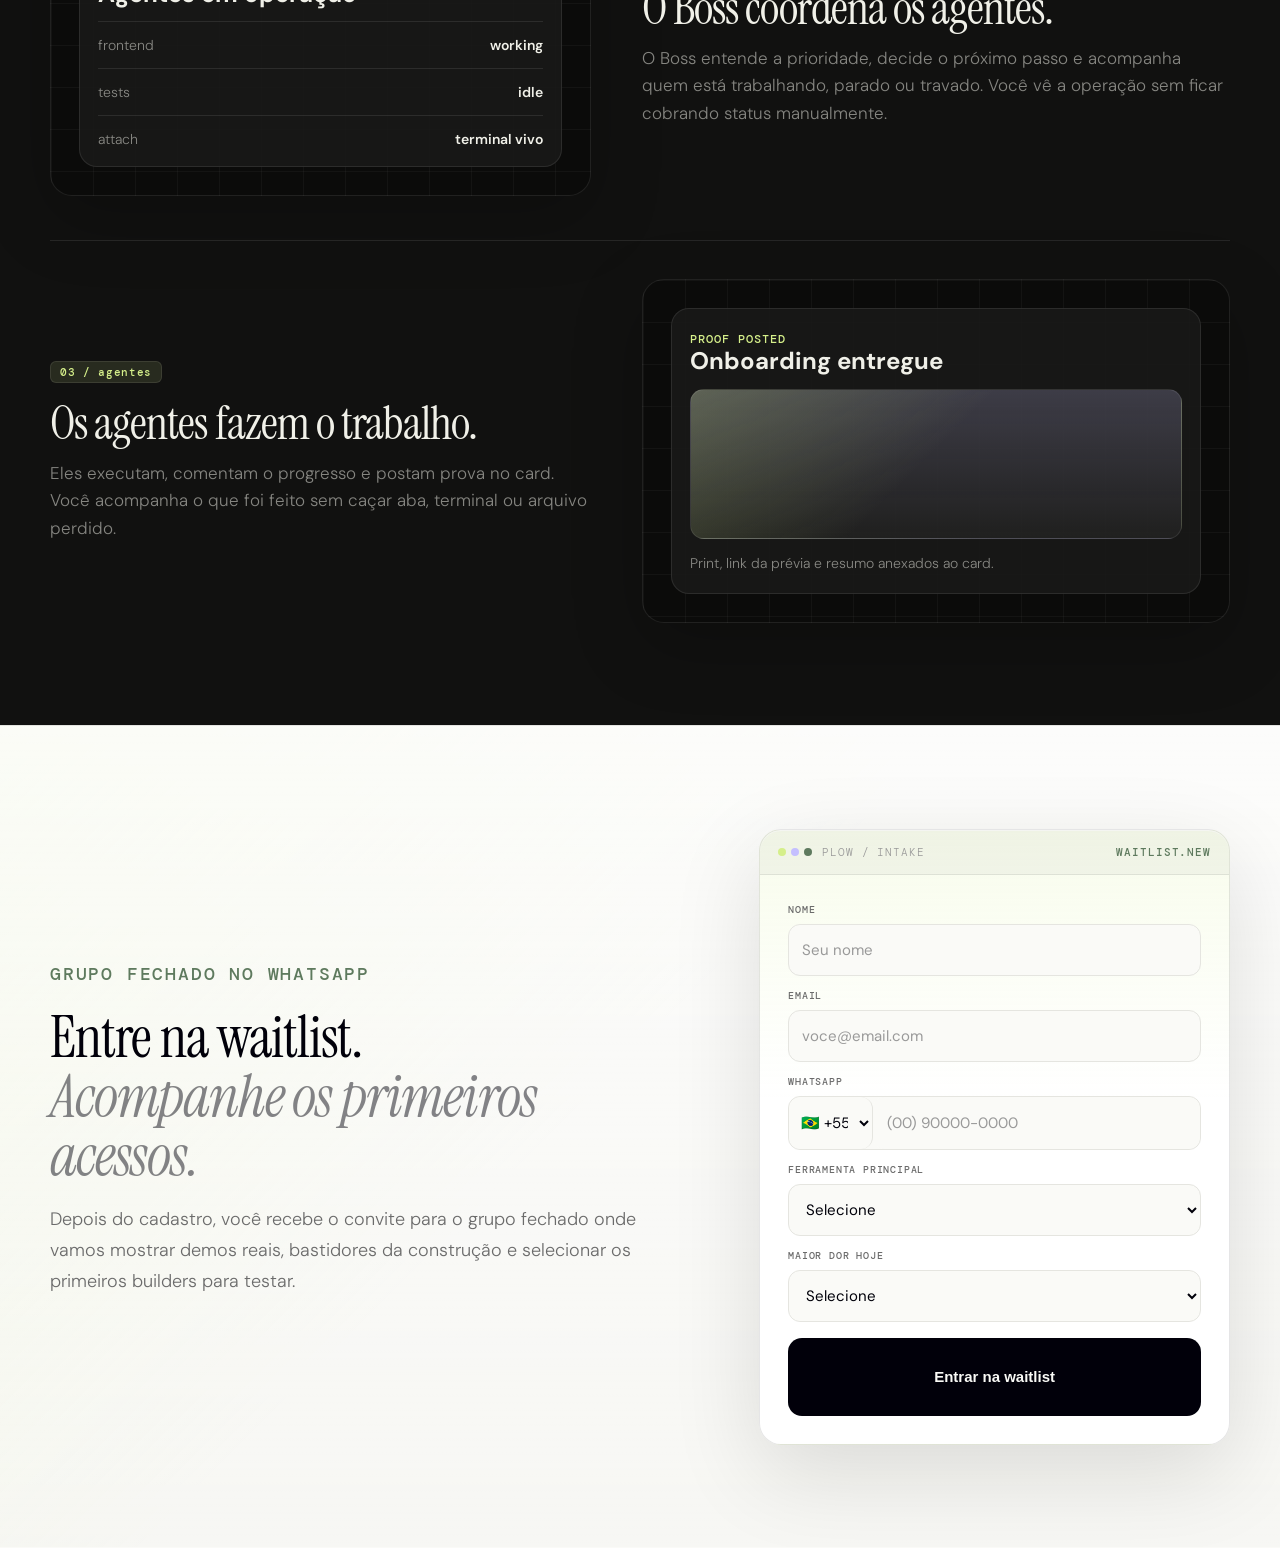
==== commit 902e353d: "Finalize MyPeople waitlist landing page" ====
--- a/index.html
+++ b/index.html
@@ -1,26 +1,29 @@
-<!doctype html>
+<!DOCTYPE html>
 <html lang="pt-BR">
   <head>
-    <meta charset="utf-8" />
-    <meta name="viewport" content="width=device-width, initial-scale=1" />
+    <meta charset="utf-8">
+    <meta name="viewport" content="width=device-width, initial-scale=1">
     <title>MyPeople - Waitlist com VSL no topo</title>
     <meta
       name="description"
-      content="Entre na waitlist do MyPeople e acompanhe demos reais, bastidores e primeiros convites no grupo fechado."
-    />
-    <link rel="preconnect" href="https://fonts.googleapis.com" />
-    <link rel="preconnect" href="https://fonts.gstatic.com" crossorigin />
+      content="Entre na waitlist do MyPeople e acompanhe demos reais, bastidores e primeiros convites no grupo fechado.">
+    <link rel="preconnect" href="https://fonts.googleapis.com">
+    <link rel="preconnect" href="https://fonts.gstatic.com" crossorigin>
     <link
       href="https://fonts.googleapis.com/css2?family=DM+Mono:wght@500&family=DM+Sans:wght@300;400;500;600;700&family=Instrument+Serif:ital@0;1&display=swap"
-      rel="stylesheet"
-    />
-    <link rel="icon" type="image/png" href="assets/plow-icon.png" />
-    <link rel="stylesheet" href="styles.css" />
+      rel="stylesheet">
+    <link rel="icon" href="plow-favicon.ico" sizes="any">
+    <link rel="shortcut icon" href="plow-favicon.ico">
+    <link rel="icon" type="image/png" sizes="32x32" href="assets/plow-favicon-32.png">
+    <link rel="icon" type="image/png" sizes="192x192" href="assets/plow-favicon-192.png">
+    <link rel="apple-touch-icon" sizes="180x180" href="assets/plow-touch-icon.png">
+    <link rel="stylesheet" href="styles.css?v=waitlist-terminal-20260703-9">
+    <script src="main.js?v=group-page-phone-compact-20260703" defer></script>
   </head>
   <body class="page-vsl-top">
     <header class="site-header" aria-label="Topo">
       <a class="brand" href="#top" aria-label="MyPeople">
-        <img src="assets/plow-icon.png" alt="" width="34" height="34" decoding="async" />
+        <img src="assets/plow-icon.png" alt="" width="34" height="34" decoding="async">
         <span>plow / mypeople</span>
       </a>
       <a class="header-link" href="#waitlist">Entrar na waitlist</a>
@@ -38,9 +41,9 @@
           </div>
           <div class="hero__after-video">
             <p class="hero__lead">
-              Pare de gerenciar terminais.<br class="mobile-break" />
-              Coloque seus agentes para trabalhar<br class="mobile-break" />
-              como equipe, com Boss, status ao vivo<br class="mobile-break" />
+              Pare de gerenciar terminais.<br class="mobile-break">
+              Coloque seus agentes para trabalhar<br class="mobile-break">
+              como equipe, com Boss, status ao vivo<br class="mobile-break">
               e prova no card certo.
             </p>
             <div class="hero__actions">
@@ -52,13 +55,9 @@
 
         <aside class="hero-video-card hero-video-card--large" aria-label="VSL do MyPeople">
           <div class="hero-video-frame">
-            <div class="video-placeholder video-placeholder--hero">
-              <span>Embed VTurb</span>
-              <strong>
-                Inserir player<br class="mobile-break" />
-                da VSL aqui
-              </strong>
-            </div>
+            <video class="hero-video-player" controls playsinline preload="metadata" poster="assets/seedmypeople-poster.jpg">
+              <source src="assets/seedmypeople.mp4" type="video/mp4">
+            </video>
           </div>
         </aside>
       </section>
@@ -69,7 +68,7 @@
           <h2 id="flow-title">
             Um loop simples.
             <em>
-              Prioridade,<br class="mobile-break" />
+              Prioridade,<br class="mobile-break">
               Boss, prova.
             </em>
           </h2>
@@ -151,13 +150,13 @@
         </div>
       </section>
 
-      <section id="waitlist" class="waitlist-section" aria-labelledby="waitlist-title">
+      <section id="waitlist" class="waitlist-section waitlist-section--light" aria-labelledby="waitlist-title">
         <div class="waitlist-copy">
           <p class="eyebrow">Grupo fechado no WhatsApp</p>
           <h2 id="waitlist-title">
             Entre na waitlist.
             <em>
-              Acompanhe os<br class="mobile-break" />
+              Acompanhe os<br class="mobile-break">
               primeiros acessos.
             </em>
           </h2>
@@ -165,50 +164,89 @@
             Depois do cadastro, você recebe o convite para o grupo fechado onde vamos mostrar demos reais,
             bastidores da construção e selecionar os primeiros builders para testar.
           </p>
-          <p class="disclaimer">
-            Entrar no grupo não garante acesso imediato, mas dá prioridade para acompanhar tudo de perto e
-            ser considerado nos primeiros convites.
-          </p>
-        </div>
-
-        <form class="form" action="#" method="post">
-          <label>
-            Nome
-            <input type="text" name="name" autocomplete="name" placeholder="Seu nome" required />
-          </label>
-          <label>
-            Email
-            <input type="email" name="email" autocomplete="email" placeholder="voce@email.com" required />
-          </label>
-          <label>
-            WhatsApp
-            <input type="tel" name="whatsapp" autocomplete="tel" placeholder="+55 11 99999-9999" required />
-          </label>
-          <label>
-            Ferramenta principal
-            <select name="tool" required>
-              <option value="">Selecione</option>
-              <option>Claude Code</option>
-              <option>Cursor</option>
-              <option>Codex</option>
-              <option>Windsurf</option>
-              <option>Outra</option>
-            </select>
-          </label>
-          <label>
-            Maior dor hoje
-            <select name="pain" required>
-              <option value="">Selecione</option>
-              <option>Status dos agentes</option>
-              <option>Contexto espalhado</option>
-              <option>Terminal demais</option>
-              <option>Entrega sem prova</option>
-              <option>Coordenação geral</option>
-            </select>
-          </label>
-          <button class="button button--volt" type="submit">Entrar na waitlist</button>
+        </div>
+
+        <form class="form waitlist-terminal-form waitlist-terminal-form--light" action="#" method="post" data-waitlist-form>
+          <div class="waitlist-terminal-bar">
+            <div class="plow-window-title">
+              <span class="plow-window-controls" aria-hidden="true">
+                <span></span>
+                <span></span>
+                <span></span>
+              </span>
+              <span>plow / intake</span>
+            </div>
+            <strong>waitlist.new</strong>
+          </div>
+
+          <div class="waitlist-terminal-body">
+            <div class="waitlist-form-grid">
+              <label class="waitlist-field">
+                <span>Nome</span>
+                <input type="text" name="name" autocomplete="name" placeholder="Seu nome" required>
+              </label>
+              <label class="waitlist-field">
+                <span>Email</span>
+                <input type="email" name="email" autocomplete="email" placeholder="voce@email.com" required>
+              </label>
+              <div class="waitlist-field waitlist-field--phone">
+                <span id="whatsapp-label">WhatsApp</span>
+                <div class="phone-input" data-phone-field>
+                  <select class="phone-country-select" name="whatsapp_country" aria-label="Pais do WhatsApp" data-whatsapp-country>
+                    <option value="+55" data-placeholder="(00) 90000-0000" selected>🇧🇷 +55</option>
+                    <option value="+1" data-placeholder="(555) 555-5555">🇺🇸 +1</option>
+                    <option value="+351" data-placeholder="912 345 678">🇵🇹 +351</option>
+                    <option value="+44" data-placeholder="7400 123456">🇬🇧 +44</option>
+                    <option value="+54" data-placeholder="11 2345-6789">🇦🇷 +54</option>
+                    <option value="+52" data-placeholder="55 1234 5678">🇲🇽 +52</option>
+                    <option value="+34" data-placeholder="612 345 678">🇪🇸 +34</option>
+                    <option value="+57" data-placeholder="300 123 4567">🇨🇴 +57</option>
+                    <option value="+56" data-placeholder="9 1234 5678">🇨🇱 +56</option>
+                    <option value="+598" data-placeholder="91 234 567">🇺🇾 +598</option>
+                  </select>
+                  <input
+                    class="phone-local-input"
+                    type="tel"
+                    name="whatsapp_local"
+                    autocomplete="tel"
+                    inputmode="tel"
+                    placeholder="(00) 90000-0000"
+                    required
+                    aria-labelledby="whatsapp-label"
+                    data-whatsapp-local>
+                  <input type="hidden" name="whatsapp" value="" data-whatsapp-full>
+                </div>
+              </div>
+              <label class="waitlist-field">
+                <span>Ferramenta principal</span>
+                <select name="tool" required>
+                  <option value="">Selecione</option>
+                  <option>Claude Code</option>
+                  <option>Cursor</option>
+                  <option>Codex</option>
+                  <option>Windsurf</option>
+                  <option>Outra</option>
+                </select>
+              </label>
+              <label class="waitlist-field waitlist-field--wide">
+                <span>Maior dor hoje</span>
+                <select name="pain" required>
+                  <option value="">Selecione</option>
+                  <option>Status dos agentes</option>
+                  <option>Contexto espalhado</option>
+                  <option>Terminal demais</option>
+                  <option>Entrega sem prova</option>
+                  <option>Coordenação geral</option>
+                </select>
+              </label>
+            </div>
+
+            <button class="button button--terminal-submit" type="submit">Entrar na waitlist</button>
+          </div>
         </form>
       </section>
     </main>
+
+    <p class="page-signature" aria-hidden="true">plow pbc - 2026 &lt;</p>
   </body>
 </html>
--- a/styles.css
+++ b/styles.css
@@ -294,12 +294,15 @@
   padding: 10px;
 }
 
-.hero-video-frame iframe {
+.hero-video-frame iframe,
+.hero-video-frame video {
   display: block;
   width: 100%;
   height: 100%;
   border: 0;
   border-radius: 14px;
+  background: #000000;
+  object-fit: cover;
 }
 
 .page-vsl-top .hero-video-card--large {
@@ -403,10 +406,13 @@
 
 .flow-section--tour .flow-heading {
   max-width: 840px;
+  text-align: center;
 }
 
 .flow-section--tour .flow-heading p {
   max-width: 760px;
+  margin-right: auto;
+  margin-left: auto;
   color: var(--muted-dark);
 }
 
@@ -679,8 +685,794 @@
   color: var(--text-light);
 }
 
+.page-signature {
+  position: absolute;
+  width: 1px;
+  height: 1px;
+  overflow: hidden;
+  opacity: 0;
+  pointer-events: none;
+}
+
 .form .button {
   margin-top: 8px;
+}
+
+.page-group {
+  min-height: 100vh;
+  background: var(--dark-bg);
+  color: var(--text-dark);
+}
+
+.page-group .eyebrow {
+  color: var(--volt);
+}
+
+.brand--dark,
+.group-header__link {
+  color: var(--text-dark);
+}
+
+.group-header {
+  position: absolute;
+  z-index: 2;
+  top: 0;
+  left: 50%;
+  display: flex;
+  width: min(1280px, calc(100% - 40px));
+  align-items: center;
+  justify-content: space-between;
+  gap: 16px;
+  padding: 24px 0 0;
+  transform: translateX(-50%);
+}
+
+.group-header__link {
+  font-size: 14px;
+  font-weight: 700;
+  text-decoration: none;
+}
+
+.group-page {
+  min-height: 100vh;
+  background:
+    linear-gradient(rgba(255, 255, 255, 0.035) 1px, transparent 1px),
+    linear-gradient(90deg, rgba(255, 255, 255, 0.035) 1px, transparent 1px),
+    var(--dark-bg);
+  background-size: 42px 42px;
+}
+
+.group-hero {
+  display: grid;
+  grid-template-columns: minmax(0, 0.95fr) minmax(420px, 0.72fr);
+  gap: clamp(36px, 6vw, 86px);
+  align-items: center;
+  width: min(1280px, calc(100% - 40px));
+  min-height: 100vh;
+  margin: 0 auto;
+  padding: clamp(104px, 10vw, 148px) 0 clamp(52px, 7vw, 86px);
+}
+
+.whatsapp-conversion-page .group-hero {
+  grid-template-columns: minmax(0, 0.82fr) minmax(480px, 0.9fr);
+}
+
+.group-hero__copy {
+  max-width: 820px;
+}
+
+.group-hero h1 {
+  max-width: 900px;
+  margin: 0;
+  color: var(--text-dark);
+  font-size: clamp(62px, 8vw, 116px);
+  line-height: 0.88;
+}
+
+.group-hero h1 em {
+  display: block;
+  color: var(--volt);
+  font-style: italic;
+}
+
+.group-hero__copy > p:not(.eyebrow) {
+  max-width: 680px;
+  margin: 28px 0 0;
+  color: var(--muted-dark);
+  font-size: clamp(17px, 1.6vw, 21px);
+  line-height: 1.55;
+}
+
+.plow-brand-system {
+  display: grid;
+  grid-template-columns: minmax(240px, 0.8fr) minmax(0, 1fr);
+  gap: 12px;
+  max-width: 680px;
+  margin-top: 30px;
+  border: 1px solid rgba(255, 255, 255, 0.09);
+  border-radius: 18px;
+  background:
+    linear-gradient(135deg, rgba(213, 239, 138, 0.08), transparent 38%),
+    rgba(255, 255, 255, 0.04);
+  padding: 12px;
+}
+
+.plow-brand-mark {
+  display: flex;
+  min-width: 0;
+  align-items: center;
+  gap: 12px;
+  border-radius: 14px;
+  background: rgba(1, 0, 10, 0.34);
+  padding: 12px;
+}
+
+.plow-brand-mark img {
+  width: 42px;
+  height: 42px;
+  border-radius: 12px;
+}
+
+.plow-brand-mark div {
+  display: grid;
+  gap: 3px;
+  min-width: 0;
+}
+
+.plow-brand-mark span,
+.plow-token,
+.plow-signal-rail span {
+  font-family: var(--mono);
+  font-size: 10px;
+  font-weight: 500;
+  letter-spacing: 0.08em;
+  text-transform: uppercase;
+}
+
+.plow-brand-mark span {
+  color: var(--volt);
+}
+
+.plow-brand-mark strong {
+  overflow: hidden;
+  color: var(--text-dark);
+  font-size: 14px;
+  line-height: 1.2;
+  text-overflow: ellipsis;
+  white-space: nowrap;
+}
+
+.plow-token-strip {
+  display: grid;
+  grid-template-columns: repeat(4, minmax(0, 1fr));
+  gap: 8px;
+  min-width: 0;
+}
+
+.plow-token {
+  display: flex;
+  min-height: 66px;
+  align-items: end;
+  border-radius: 14px;
+  color: var(--midnight);
+  padding: 10px;
+}
+
+.plow-token--volt {
+  background: var(--volt);
+}
+
+.plow-token--grove {
+  background: var(--grove);
+  color: var(--text-dark);
+}
+
+.plow-token--iris {
+  background: var(--iris);
+}
+
+.plow-token--chalk {
+  background: var(--chalk);
+}
+
+.group-actions {
+  display: grid;
+  grid-template-columns: minmax(280px, 430px);
+  gap: 14px;
+  margin-top: 34px;
+}
+
+.whatsapp-cta {
+  display: grid;
+  gap: 8px;
+  min-height: 96px;
+  align-content: center;
+  justify-content: start;
+  border-radius: 16px;
+  background: #25d366;
+  color: #06140b;
+  padding: 18px 20px;
+  text-decoration: none;
+  box-shadow:
+    0 18px 52px rgba(37, 211, 102, 0.22),
+    inset 0 1px 0 rgba(255, 255, 255, 0.36);
+}
+
+.whatsapp-cta span {
+  font-family: var(--mono);
+  font-size: 11px;
+  font-weight: 500;
+  letter-spacing: 0.08em;
+  text-transform: uppercase;
+}
+
+.whatsapp-cta strong {
+  font-size: 19px;
+  line-height: 1.18;
+}
+
+.whatsapp-cta[aria-disabled="true"] {
+  cursor: not-allowed;
+}
+
+.group-note {
+  margin: 0;
+  border-left: 3px solid #25d366;
+  color: var(--muted-dark);
+  padding-left: 14px;
+  font-size: 14px;
+  line-height: 1.5;
+}
+
+.whatsapp-sticky-cta {
+  display: grid;
+  grid-template-columns: auto minmax(0, 1fr);
+  gap: 4px 12px;
+  max-width: 560px;
+  margin-top: 18px;
+  border: 1px solid rgba(37, 211, 102, 0.22);
+  border-radius: 16px;
+  background:
+    linear-gradient(90deg, rgba(37, 211, 102, 0.12), transparent),
+    rgba(255, 255, 255, 0.04);
+  padding: 14px 16px;
+}
+
+.whatsapp-sticky-cta span,
+.whatsapp-lockup__top span,
+.whatsapp-lockup__top p,
+.whatsapp-phone-top span,
+.whatsapp-bubble span,
+.join-step span {
+  font-family: var(--mono);
+  font-size: 10px;
+  font-weight: 500;
+  letter-spacing: 0.08em;
+  text-transform: uppercase;
+}
+
+.whatsapp-sticky-cta span {
+  color: #25d366;
+}
+
+.whatsapp-sticky-cta strong {
+  color: var(--text-dark);
+  font-size: 15px;
+}
+
+.whatsapp-sticky-cta em {
+  grid-column: 1 / -1;
+  color: var(--muted-dark);
+  font-size: 13px;
+  font-style: normal;
+}
+
+.group-command-center {
+  display: grid;
+  gap: 18px;
+  min-width: 0;
+  border: 1px solid rgba(255, 255, 255, 0.09);
+  border-radius: 24px;
+  background: rgba(26, 26, 24, 0.88);
+  padding: clamp(16px, 2.5vw, 24px);
+  box-shadow:
+    0 34px 120px rgba(0, 0, 0, 0.38),
+    inset 0 1px 0 rgba(255, 255, 255, 0.04);
+}
+
+.group-join-console {
+  gap: 14px;
+}
+
+.plow-os-window {
+  position: relative;
+}
+
+.plow-os-window::before {
+  position: absolute;
+  inset: 16px;
+  border: 1px solid rgba(213, 239, 138, 0.08);
+  border-radius: 18px;
+  content: "";
+  pointer-events: none;
+}
+
+.group-command-top,
+.group-whatsapp-card__status {
+  display: flex;
+  align-items: center;
+  justify-content: space-between;
+  gap: 14px;
+}
+
+.group-command-top {
+  color: var(--muted-dark);
+  font-family: var(--mono);
+  font-size: 11px;
+  letter-spacing: 0.08em;
+  text-transform: uppercase;
+}
+
+.plow-window-title {
+  display: inline-flex;
+  min-width: 0;
+  align-items: center;
+  gap: 10px;
+}
+
+.plow-window-controls {
+  display: inline-flex;
+  gap: 5px;
+}
+
+.plow-window-controls span {
+  width: 8px;
+  height: 8px;
+  border-radius: 50%;
+  background: var(--volt);
+}
+
+.plow-window-controls span:nth-child(2) {
+  background: var(--iris);
+}
+
+.plow-window-controls span:nth-child(3) {
+  background: var(--grove);
+}
+
+.group-command-top strong {
+  color: var(--text-dark);
+  font-weight: 500;
+}
+
+.whatsapp-lockup {
+  display: grid;
+  gap: 14px;
+  border-radius: 20px;
+  background:
+    linear-gradient(135deg, rgba(37, 211, 102, 0.16), transparent 44%),
+    var(--chalk);
+  color: var(--text);
+  padding: clamp(18px, 3vw, 24px);
+}
+
+.whatsapp-lockup__top {
+  display: grid;
+  grid-template-columns: auto minmax(0, 1fr) auto;
+  gap: 12px;
+  align-items: center;
+}
+
+.whatsapp-glyph {
+  display: grid;
+  width: 54px;
+  height: 54px;
+  place-items: center;
+  border-radius: 16px;
+  background: #25d366;
+  color: #06140b;
+  font-family: var(--mono);
+  font-size: 14px;
+  font-weight: 700;
+}
+
+.whatsapp-lockup__top div:not(.whatsapp-glyph) {
+  display: grid;
+  gap: 4px;
+  min-width: 0;
+}
+
+.whatsapp-lockup__top span,
+.whatsapp-lockup__top p {
+  margin: 0;
+  color: var(--text-light);
+}
+
+.whatsapp-lockup__top strong {
+  overflow: hidden;
+  color: var(--text);
+  font-size: 20px;
+  line-height: 1.1;
+  text-overflow: ellipsis;
+  white-space: nowrap;
+}
+
+.whatsapp-cta--primary {
+  min-height: 104px;
+  box-shadow:
+    0 20px 60px rgba(37, 211, 102, 0.28),
+    inset 0 1px 0 rgba(255, 255, 255, 0.42);
+}
+
+.whatsapp-cta--primary strong {
+  font-size: 24px;
+}
+
+.whatsapp-avatar-stack {
+  display: flex;
+  align-items: center;
+  gap: 0;
+  min-width: 0;
+}
+
+.whatsapp-avatar-stack span {
+  display: grid;
+  width: 38px;
+  height: 38px;
+  place-items: center;
+  border: 2px solid var(--chalk);
+  border-radius: 50%;
+  background: var(--dark-card);
+  color: var(--text-dark);
+  font-family: var(--mono);
+  font-size: 11px;
+  font-weight: 500;
+  margin-left: -8px;
+}
+
+.whatsapp-avatar-stack span:first-child {
+  margin-left: 0;
+  background: var(--volt);
+  color: var(--midnight);
+}
+
+.whatsapp-avatar-stack span:nth-child(2) {
+  background: var(--iris);
+  color: var(--midnight);
+}
+
+.whatsapp-avatar-stack strong {
+  margin-left: 12px;
+  color: var(--text-muted);
+  font-size: 13px;
+  line-height: 1.3;
+}
+
+.whatsapp-preview-phone {
+  display: grid;
+  gap: 14px;
+  border: 1px solid rgba(255, 255, 255, 0.09);
+  border-radius: 22px;
+  background:
+    linear-gradient(180deg, rgba(232, 237, 232, 0.1), transparent),
+    rgba(255, 255, 255, 0.04);
+  padding: 14px;
+}
+
+.whatsapp-phone-top {
+  display: grid;
+  grid-template-columns: auto minmax(0, 1fr);
+  gap: 12px;
+  align-items: center;
+  border-radius: 16px;
+  background: rgba(1, 0, 10, 0.34);
+  padding: 12px;
+}
+
+.whatsapp-phone-avatar {
+  display: grid;
+  width: 44px;
+  height: 44px;
+  place-items: center;
+  border-radius: 14px;
+  background: var(--volt);
+  color: var(--midnight);
+  font-family: var(--mono);
+  font-size: 12px;
+  font-weight: 700;
+}
+
+.whatsapp-phone-top div:not(.whatsapp-phone-avatar) {
+  display: grid;
+  gap: 4px;
+  min-width: 0;
+}
+
+.whatsapp-phone-top strong {
+  color: var(--text-dark);
+  font-size: 16px;
+  line-height: 1.2;
+}
+
+.whatsapp-phone-top span {
+  color: var(--muted-dark);
+}
+
+.whatsapp-chat {
+  display: grid;
+  gap: 10px;
+}
+
+.whatsapp-bubble {
+  display: grid;
+  gap: 5px;
+  max-width: 86%;
+  border-radius: 16px 16px 16px 4px;
+  background: var(--chalk);
+  color: var(--text);
+  padding: 12px 14px;
+  font-size: 14px;
+  line-height: 1.4;
+}
+
+.whatsapp-bubble span {
+  color: var(--grove);
+}
+
+.whatsapp-bubble--system {
+  justify-self: center;
+  border-radius: 999px;
+  background: rgba(213, 239, 138, 0.12);
+  color: var(--text-dark);
+  font-family: var(--mono);
+  font-size: 11px;
+  letter-spacing: 0.04em;
+  text-transform: uppercase;
+}
+
+.whatsapp-bubble--accent {
+  justify-self: end;
+  border-radius: 16px 16px 4px 16px;
+  background: #25d366;
+  color: #06140b;
+}
+
+.whatsapp-bubble--accent span {
+  color: #06140b;
+}
+
+.join-path {
+  display: grid;
+  grid-template-columns: repeat(3, minmax(0, 1fr));
+  gap: 8px;
+}
+
+.join-step {
+  display: grid;
+  gap: 8px;
+  min-height: 104px;
+  align-content: space-between;
+  border: 1px solid rgba(255, 255, 255, 0.09);
+  border-radius: 16px;
+  background: rgba(255, 255, 255, 0.04);
+  padding: 12px;
+}
+
+.join-step span {
+  color: var(--muted-dark);
+}
+
+.join-step strong {
+  color: var(--text-dark);
+  font-size: 14px;
+  line-height: 1.2;
+}
+
+.join-step--done {
+  background: rgba(213, 239, 138, 0.1);
+}
+
+.join-step--active {
+  border-color: rgba(37, 211, 102, 0.48);
+  background: rgba(37, 211, 102, 0.12);
+}
+
+.join-step--active span {
+  color: #25d366;
+}
+
+.group-whatsapp-card {
+  display: grid;
+  gap: 18px;
+  border-radius: 20px;
+  background: var(--chalk);
+  color: var(--text);
+  padding: clamp(20px, 3.5vw, 30px);
+}
+
+.group-whatsapp-card__status p {
+  margin: 0;
+  color: var(--text-muted);
+  font-family: var(--mono);
+  font-size: 11px;
+  letter-spacing: 0.08em;
+  text-transform: uppercase;
+}
+
+.group-whatsapp-card h2 {
+  margin: 0;
+  font-size: clamp(42px, 5vw, 64px);
+  line-height: 0.95;
+}
+
+.group-whatsapp-card > p {
+  margin: 0;
+  max-width: 420px;
+  color: var(--text-muted);
+  font-size: 15px;
+  line-height: 1.55;
+}
+
+.group-message-stack {
+  display: grid;
+  gap: 10px;
+  margin-top: 4px;
+}
+
+.group-message {
+  display: grid;
+  gap: 5px;
+  border: 1px solid var(--card-border);
+  border-radius: 14px;
+  background: #ffffff;
+  padding: 14px;
+}
+
+.group-message--active {
+  border-left: 4px solid var(--volt);
+}
+
+.group-message span,
+.group-social-card span {
+  color: var(--text-light);
+  font-family: var(--mono);
+  font-size: 10px;
+  letter-spacing: 0.08em;
+  text-transform: uppercase;
+}
+
+.group-message strong,
+.group-social-card strong {
+  color: var(--text);
+  font-size: 15px;
+  line-height: 1.3;
+}
+
+.group-mini-board {
+  display: grid;
+  gap: 0;
+  border: 1px solid rgba(255, 255, 255, 0.09);
+  border-radius: 18px;
+  background: rgba(255, 255, 255, 0.035);
+  padding: 2px 18px 18px;
+}
+
+.plow-signal-rail {
+  display: grid;
+  grid-template-columns: auto minmax(0, 1fr);
+  gap: 6px 14px;
+  align-items: center;
+  border: 1px solid rgba(213, 239, 138, 0.2);
+  border-left: 4px solid var(--volt);
+  border-radius: 16px;
+  background:
+    linear-gradient(90deg, rgba(213, 239, 138, 0.12), transparent),
+    rgba(255, 255, 255, 0.04);
+  padding: 14px 16px;
+}
+
+.plow-signal-rail span {
+  color: var(--volt);
+}
+
+.plow-signal-rail strong {
+  color: var(--text-dark);
+  font-size: 15px;
+  line-height: 1.2;
+}
+
+.plow-signal-rail p {
+  grid-column: 1 / -1;
+  margin: 0;
+  color: var(--muted-dark);
+  font-size: 13px;
+  line-height: 1.45;
+}
+
+.group-proof-grid,
+.group-social-section {
+  width: min(1280px, calc(100% - 40px));
+  margin: 0 auto;
+}
+
+.group-proof-grid {
+  display: grid;
+  grid-template-columns: repeat(3, minmax(0, 1fr));
+  gap: 16px;
+  padding: 0 0 clamp(52px, 7vw, 86px);
+}
+
+.group-proof-card {
+  display: grid;
+  gap: 16px;
+  min-height: 260px;
+  align-content: start;
+  border: 1px solid rgba(255, 255, 255, 0.09);
+  border-radius: 20px;
+  background: rgba(255, 255, 255, 0.04);
+  padding: clamp(18px, 2.5vw, 24px);
+}
+
+.group-proof-card .handle {
+  width: fit-content;
+}
+
+.group-proof-card h2 {
+  margin: 0;
+  color: var(--text-dark);
+  font-size: clamp(30px, 3vw, 42px);
+  line-height: 1;
+}
+
+.group-proof-card p {
+  margin: 0;
+  color: var(--muted-dark);
+  font-size: 15px;
+  line-height: 1.6;
+}
+
+.group-social-section {
+  display: grid;
+  grid-template-columns: minmax(0, 0.72fr) minmax(420px, 1fr);
+  gap: clamp(22px, 5vw, 64px);
+  align-items: start;
+  border-top: 1px solid rgba(255, 255, 255, 0.09);
+  padding: clamp(42px, 6vw, 72px) 0 clamp(56px, 7vw, 86px);
+}
+
+.group-social-section h2 {
+  max-width: 520px;
+  margin: 0;
+  color: var(--text-dark);
+  font-size: clamp(40px, 5vw, 70px);
+  line-height: 0.96;
+}
+
+.group-social-grid {
+  display: grid;
+  grid-template-columns: repeat(3, minmax(0, 1fr));
+  gap: 12px;
+}
+
+.group-social-card {
+  display: grid;
+  gap: 10px;
+  min-height: 142px;
+  align-content: end;
+  border: 1px solid rgba(255, 255, 255, 0.09);
+  border-radius: 18px;
+  background: rgba(255, 255, 255, 0.045);
+  color: var(--text-dark);
+  padding: 18px;
+  text-decoration: none;
+}
+
+.group-social-card span {
+  color: var(--muted-dark);
+}
+
+.group-social-card strong {
+  color: var(--text-dark);
 }
 
 @media (max-width: 940px) {
@@ -704,6 +1496,34 @@
 
   .tour-step--reverse .tour-visual {
     order: initial;
+  }
+
+  .group-hero,
+  .whatsapp-conversion-page .group-hero,
+  .group-social-section {
+    grid-template-columns: 1fr;
+  }
+
+  .group-hero {
+    min-height: auto;
+    padding-top: 120px;
+  }
+
+  .group-proof-grid,
+  .group-social-grid {
+    grid-template-columns: 1fr;
+  }
+
+  .plow-brand-system {
+    grid-template-columns: 1fr;
+  }
+
+  .join-path {
+    grid-template-columns: 1fr;
+  }
+
+  .join-step {
+    min-height: auto;
   }
 }
 
@@ -724,6 +1544,15 @@
 
   .site-header {
     padding-top: 16px;
+  }
+
+  .group-header {
+    width: calc(100% - 28px);
+    padding-top: 16px;
+  }
+
+  .group-header__link {
+    display: none;
   }
 
   .header-link {
@@ -906,6 +1735,103 @@
   .waitlist-section {
     padding: 56px 14px 64px;
   }
+
+  .group-page {
+    background-size: 34px 34px;
+  }
+
+  .group-hero,
+  .group-proof-grid,
+  .group-social-section {
+    width: calc(100% - 28px);
+  }
+
+  .group-hero {
+    gap: 30px;
+    padding: 92px 0 46px;
+  }
+
+  .group-hero h1 {
+    font-size: clamp(43px, 12vw, 56px);
+    line-height: 0.92;
+  }
+
+  .group-hero__copy > p:not(.eyebrow) {
+    margin-top: 22px;
+    font-size: 16px;
+  }
+
+  .group-actions {
+    grid-template-columns: 1fr;
+    margin-top: 26px;
+  }
+
+  .plow-brand-system {
+    margin-top: 24px;
+  }
+
+  .plow-token-strip {
+    grid-template-columns: repeat(2, minmax(0, 1fr));
+  }
+
+  .plow-token {
+    min-height: 54px;
+  }
+
+  .group-command-center,
+  .group-whatsapp-card,
+  .group-proof-card,
+  .group-social-card {
+    border-radius: 18px;
+  }
+
+  .group-command-center {
+    padding: 12px;
+  }
+
+  .whatsapp-lockup,
+  .whatsapp-preview-phone {
+    border-radius: 18px;
+  }
+
+  .whatsapp-lockup__top {
+    grid-template-columns: auto minmax(0, 1fr);
+  }
+
+  .whatsapp-lockup__top p {
+    grid-column: 1 / -1;
+  }
+
+  .whatsapp-avatar-stack {
+    align-items: flex-start;
+  }
+
+  .whatsapp-avatar-stack strong {
+    max-width: 190px;
+  }
+
+  .group-whatsapp-card {
+    padding: 18px;
+  }
+
+  .group-whatsapp-card h2,
+  .group-social-section h2 {
+    font-size: 38px;
+  }
+
+  .group-proof-grid {
+    gap: 12px;
+    padding-bottom: 48px;
+  }
+
+  .group-proof-card {
+    min-height: auto;
+  }
+
+  .group-social-section {
+    gap: 22px;
+    padding: 42px 0 56px;
+  }
 }
 
 @media (max-width: 370px) {
@@ -916,4 +1842,480 @@
   .flow-section--tour .flow-heading h2 {
     font-size: 34px;
   }
-}
+
+  .group-hero h1 {
+    font-size: 39px;
+  }
+}
+
+.plow-terminal-stage {
+  display: grid;
+  min-height: 100vh;
+  place-items: center;
+  padding: 108px 20px 52px;
+  background:
+    linear-gradient(rgba(255, 255, 255, 0.035) 1px, transparent 1px),
+    linear-gradient(90deg, rgba(255, 255, 255, 0.035) 1px, transparent 1px),
+    radial-gradient(circle at 18% 22%, rgba(213, 239, 138, 0.13), transparent 28%),
+    var(--dark-bg);
+  background-size: 42px 42px, 42px 42px, auto, auto;
+}
+
+.plow-terminal-shell {
+  width: min(980px, 100%);
+}
+
+.plow-terminal-window {
+  overflow: hidden;
+  border: 1px solid rgba(255, 255, 255, 0.1);
+  border-radius: 22px;
+  background:
+    linear-gradient(180deg, rgba(255, 255, 255, 0.055), transparent 42%),
+    rgba(10, 10, 9, 0.94);
+  box-shadow:
+    0 40px 130px rgba(0, 0, 0, 0.5),
+    inset 0 1px 0 rgba(255, 255, 255, 0.06);
+}
+
+.plow-terminal-bar {
+  display: flex;
+  align-items: center;
+  justify-content: space-between;
+  gap: 16px;
+  border-bottom: 1px solid rgba(255, 255, 255, 0.09);
+  background: rgba(255, 255, 255, 0.035);
+  color: var(--muted-dark);
+  font-family: var(--mono);
+  font-size: 11px;
+  letter-spacing: 0.08em;
+  padding: 16px 18px;
+  text-transform: uppercase;
+}
+
+.plow-terminal-bar strong {
+  color: var(--volt);
+  font-weight: 500;
+}
+
+.plow-terminal-body {
+  display: grid;
+  gap: 16px;
+  justify-items: center;
+  padding: clamp(24px, 5vw, 52px);
+  text-align: center;
+}
+
+.plow-terminal-body h1 {
+  max-width: 820px;
+  margin: clamp(10px, 2vw, 18px) auto 0;
+  color: var(--text-dark);
+  font-size: clamp(44px, 7vw, 88px);
+  line-height: 0.96;
+}
+
+.plow-terminal-copy {
+  max-width: 720px;
+  margin: 0 auto;
+  color: var(--muted-dark);
+  font-size: clamp(16px, 1.6vw, 20px);
+  line-height: 1.62;
+}
+
+.plow-terminal-actions p,
+.plow-terminal-links a {
+  font-family: var(--mono);
+  font-size: 11px;
+  font-weight: 500;
+  letter-spacing: 0.08em;
+  text-transform: uppercase;
+}
+
+.plow-terminal-actions {
+  display: grid;
+  grid-template-columns: 1fr;
+  gap: 22px;
+  align-items: center;
+  justify-items: center;
+  margin-top: 8px;
+  text-align: center;
+}
+
+.plow-terminal-whatsapp {
+  width: min(100%, 420px);
+  min-height: 78px;
+  border-radius: 14px;
+  justify-content: center;
+  text-align: center;
+}
+
+.plow-terminal-whatsapp strong {
+  font-size: 20px;
+}
+
+.plow-terminal-actions p {
+  max-width: 520px;
+  margin: 0 auto;
+  color: rgba(240, 240, 232, 0.44);
+  line-height: 1.5;
+}
+
+.plow-terminal-links {
+  display: flex;
+  flex-wrap: wrap;
+  gap: 10px;
+  justify-content: center;
+  padding-top: 10px;
+}
+
+.plow-terminal-links a {
+  display: inline-flex;
+  align-items: center;
+  gap: 8px;
+  border: 1px solid rgba(255, 255, 255, 0.09);
+  border-radius: 999px;
+  background: rgba(255, 255, 255, 0.04);
+  color: var(--text-dark);
+  padding: 8px 13px 8px 9px;
+  text-decoration: none;
+}
+
+.plow-terminal-links a:hover {
+  border-color: rgba(213, 239, 138, 0.4);
+  color: var(--volt);
+}
+
+.social-link-icon {
+  display: inline-grid;
+  width: 24px;
+  height: 24px;
+  flex: 0 0 auto;
+  place-items: center;
+  border: 1px solid rgba(255, 255, 255, 0.09);
+  border-radius: 50%;
+  background: rgba(213, 239, 138, 0.1);
+}
+
+.social-link-icon svg {
+  width: 14px;
+  height: 14px;
+  fill: none;
+  stroke: currentColor;
+  stroke-linecap: round;
+  stroke-linejoin: round;
+  stroke-width: 1.8;
+}
+
+.social-link-icon img {
+  display: block;
+  width: 16px;
+  height: 16px;
+  border-radius: 5px;
+}
+
+@media (max-width: 700px) {
+  .plow-terminal-stage {
+    align-items: start;
+    padding: 88px 14px 32px;
+  }
+
+  .plow-terminal-window {
+    border-radius: 18px;
+  }
+
+  .plow-terminal-bar {
+    align-items: flex-start;
+    flex-direction: column;
+    padding: 14px;
+  }
+
+  .plow-terminal-body {
+    gap: 14px;
+    padding: 20px 16px 18px;
+  }
+
+  .plow-terminal-body h1 {
+    font-size: clamp(38px, 12vw, 54px);
+  }
+
+  .plow-terminal-actions {
+    grid-template-columns: 1fr;
+  }
+
+  .plow-terminal-whatsapp {
+    min-height: 82px;
+  }
+
+  .plow-terminal-links a {
+    flex: 1 1 auto;
+    text-align: center;
+  }
+}
+
+.waitlist-section {
+  align-items: center;
+  border-top: 1px solid rgba(1, 0, 10, 0.08);
+  background:
+    linear-gradient(180deg, rgba(255, 255, 255, 0.78), rgba(255, 255, 255, 0.34)),
+    linear-gradient(135deg, rgba(213, 239, 138, 0.22), transparent 46%),
+    var(--oat);
+  color: var(--text);
+}
+
+.waitlist-copy .eyebrow {
+  color: var(--grove);
+}
+
+.waitlist-copy h2 {
+  color: var(--text);
+}
+
+.waitlist-copy h2 em {
+  color: rgba(1, 0, 10, 0.48);
+}
+
+.waitlist-copy p {
+  color: var(--text-muted);
+}
+
+.waitlist-terminal-form {
+  overflow: hidden;
+  gap: 0;
+  width: min(100%, 560px);
+  justify-self: end;
+  border: 1px solid rgba(1, 0, 10, 0.1);
+  border-radius: 22px;
+  background:
+    linear-gradient(180deg, rgba(213, 239, 138, 0.16), transparent 44%),
+    rgba(255, 255, 255, 0.94);
+  color: var(--text);
+  padding: 0;
+  box-shadow:
+    0 28px 90px rgba(1, 0, 10, 0.12),
+    inset 0 1px 0 rgba(255, 255, 255, 0.76);
+}
+
+.waitlist-terminal-bar {
+  display: flex;
+  align-items: center;
+  justify-content: space-between;
+  gap: 16px;
+  border-bottom: 1px solid rgba(1, 0, 10, 0.08);
+  background: rgba(1, 0, 10, 0.035);
+  color: var(--text-light);
+  font-family: var(--mono);
+  font-size: 11px;
+  letter-spacing: 0.08em;
+  padding: 15px 18px;
+  text-transform: uppercase;
+}
+
+.waitlist-terminal-bar strong {
+  color: var(--grove);
+  font-weight: 500;
+}
+
+.waitlist-terminal-body {
+  display: grid;
+  gap: 14px;
+  padding: clamp(18px, 3vw, 28px);
+}
+
+.waitlist-terminal-command {
+  display: flex;
+  flex-wrap: wrap;
+  gap: 10px;
+  margin: 0;
+  color: var(--text);
+  font-family: var(--mono);
+  font-size: 13px;
+  line-height: 1.5;
+}
+
+.waitlist-terminal-command span {
+  color: var(--grove);
+}
+
+.waitlist-form-grid {
+  display: grid;
+  grid-template-columns: 1fr;
+  gap: 13px;
+}
+
+.waitlist-field {
+  display: grid;
+  gap: 8px;
+  min-width: 0;
+  color: var(--text-muted);
+  font-family: var(--mono);
+  font-size: 10px;
+  font-weight: 500;
+  letter-spacing: 0.08em;
+  text-transform: uppercase;
+}
+
+.waitlist-field--wide {
+  grid-column: auto;
+}
+
+.waitlist-field input,
+.waitlist-field select {
+  min-height: 52px;
+  border-color: var(--card-border);
+  border-radius: 12px;
+  background: var(--chalk);
+  color: var(--text);
+  font-family: var(--sans);
+  font-size: 15px;
+  font-weight: 400;
+}
+
+.waitlist-field select option {
+  background: var(--card-bg);
+  color: var(--text);
+}
+
+.waitlist-field input:focus,
+.waitlist-field select:focus {
+  border-color: rgba(213, 239, 138, 0.72);
+  box-shadow: 0 0 0 3px rgba(94, 122, 94, 0.12);
+}
+
+.waitlist-field input::placeholder {
+  color: var(--text-light);
+}
+
+.phone-input {
+  display: grid;
+  grid-template-columns: 84px minmax(0, 1fr);
+  min-height: 52px;
+  overflow: hidden;
+  align-items: center;
+  border: 1px solid var(--card-border);
+  border-radius: 12px;
+  background: var(--chalk);
+}
+
+.phone-country-select,
+.phone-local-input {
+  min-width: 0;
+  min-height: 52px;
+  border: 0;
+  background: transparent;
+  color: var(--text);
+  font-family: var(--sans);
+  font-size: 15px;
+  font-weight: 400;
+}
+
+.phone-country-select {
+  width: 100%;
+  border-right: 1px solid var(--card-border);
+  font-family: var(--mono);
+  font-size: 12px;
+  font-weight: 500;
+  padding: 0 8px;
+}
+
+.phone-local-input {
+  width: 100%;
+  padding: 0 14px;
+}
+
+.phone-input:focus-within {
+  border-color: rgba(213, 239, 138, 0.72);
+  box-shadow: 0 0 0 3px rgba(94, 122, 94, 0.12);
+}
+
+.phone-input .phone-country-select:focus,
+.phone-input .phone-local-input:focus {
+  outline: 0;
+  box-shadow: none;
+}
+
+.button--terminal-submit {
+  display: grid;
+  gap: 7px;
+  min-height: 78px;
+  align-content: center;
+  justify-content: center;
+  border-radius: 14px;
+  background: var(--midnight);
+  color: var(--chalk);
+  padding: 16px 18px;
+  text-align: center;
+}
+
+.button--terminal-submit span {
+  font-family: var(--mono);
+  font-size: 10px;
+  font-weight: 500;
+  letter-spacing: 0.08em;
+  text-transform: uppercase;
+}
+
+.button--terminal-submit strong {
+  font-size: 20px;
+  line-height: 1.1;
+}
+
+.form .button--terminal-submit {
+  margin-top: 2px;
+}
+
+@media (max-width: 940px) {
+  .waitlist-section {
+    align-items: start;
+  }
+}
+
+@media (max-width: 620px) {
+  .waitlist-section {
+    width: 100%;
+    justify-items: center;
+    padding: 56px 14px 64px;
+  }
+
+  .waitlist-copy {
+    max-width: 100%;
+    justify-self: center;
+    text-align: center;
+  }
+
+  .waitlist-copy p {
+    margin-right: auto;
+    margin-left: auto;
+  }
+
+  .waitlist-terminal-form {
+    border-radius: 18px;
+  }
+
+  .waitlist-terminal-bar {
+    align-items: flex-start;
+    flex-direction: column;
+    padding: 14px;
+  }
+
+  .waitlist-terminal-body {
+    gap: 14px;
+    padding: 16px;
+  }
+
+  .waitlist-form-grid {
+    grid-template-columns: 1fr;
+  }
+
+  .waitlist-field--wide {
+    grid-column: auto;
+  }
+
+  .phone-input {
+    grid-template-columns: 82px minmax(0, 1fr);
+  }
+
+  .phone-local-input {
+    grid-column: auto;
+    border-top: 0;
+  }
+
+}
